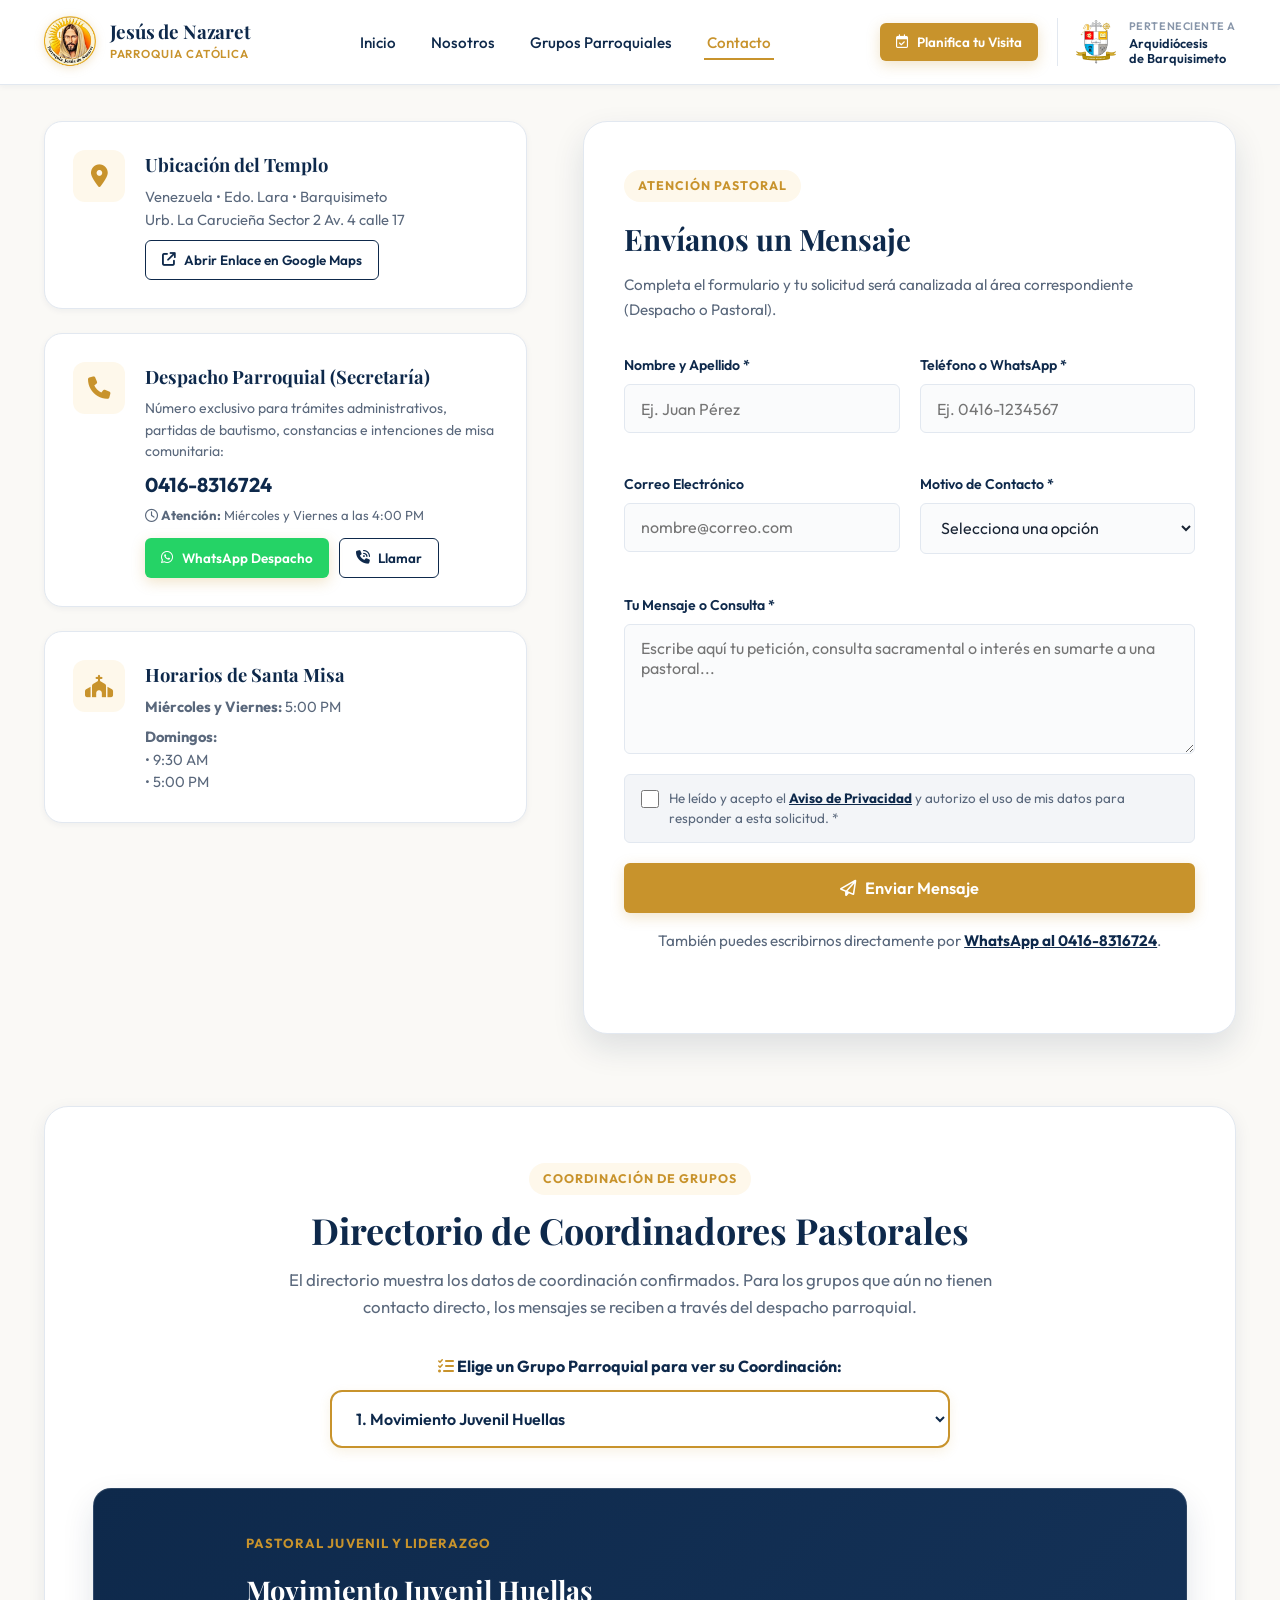
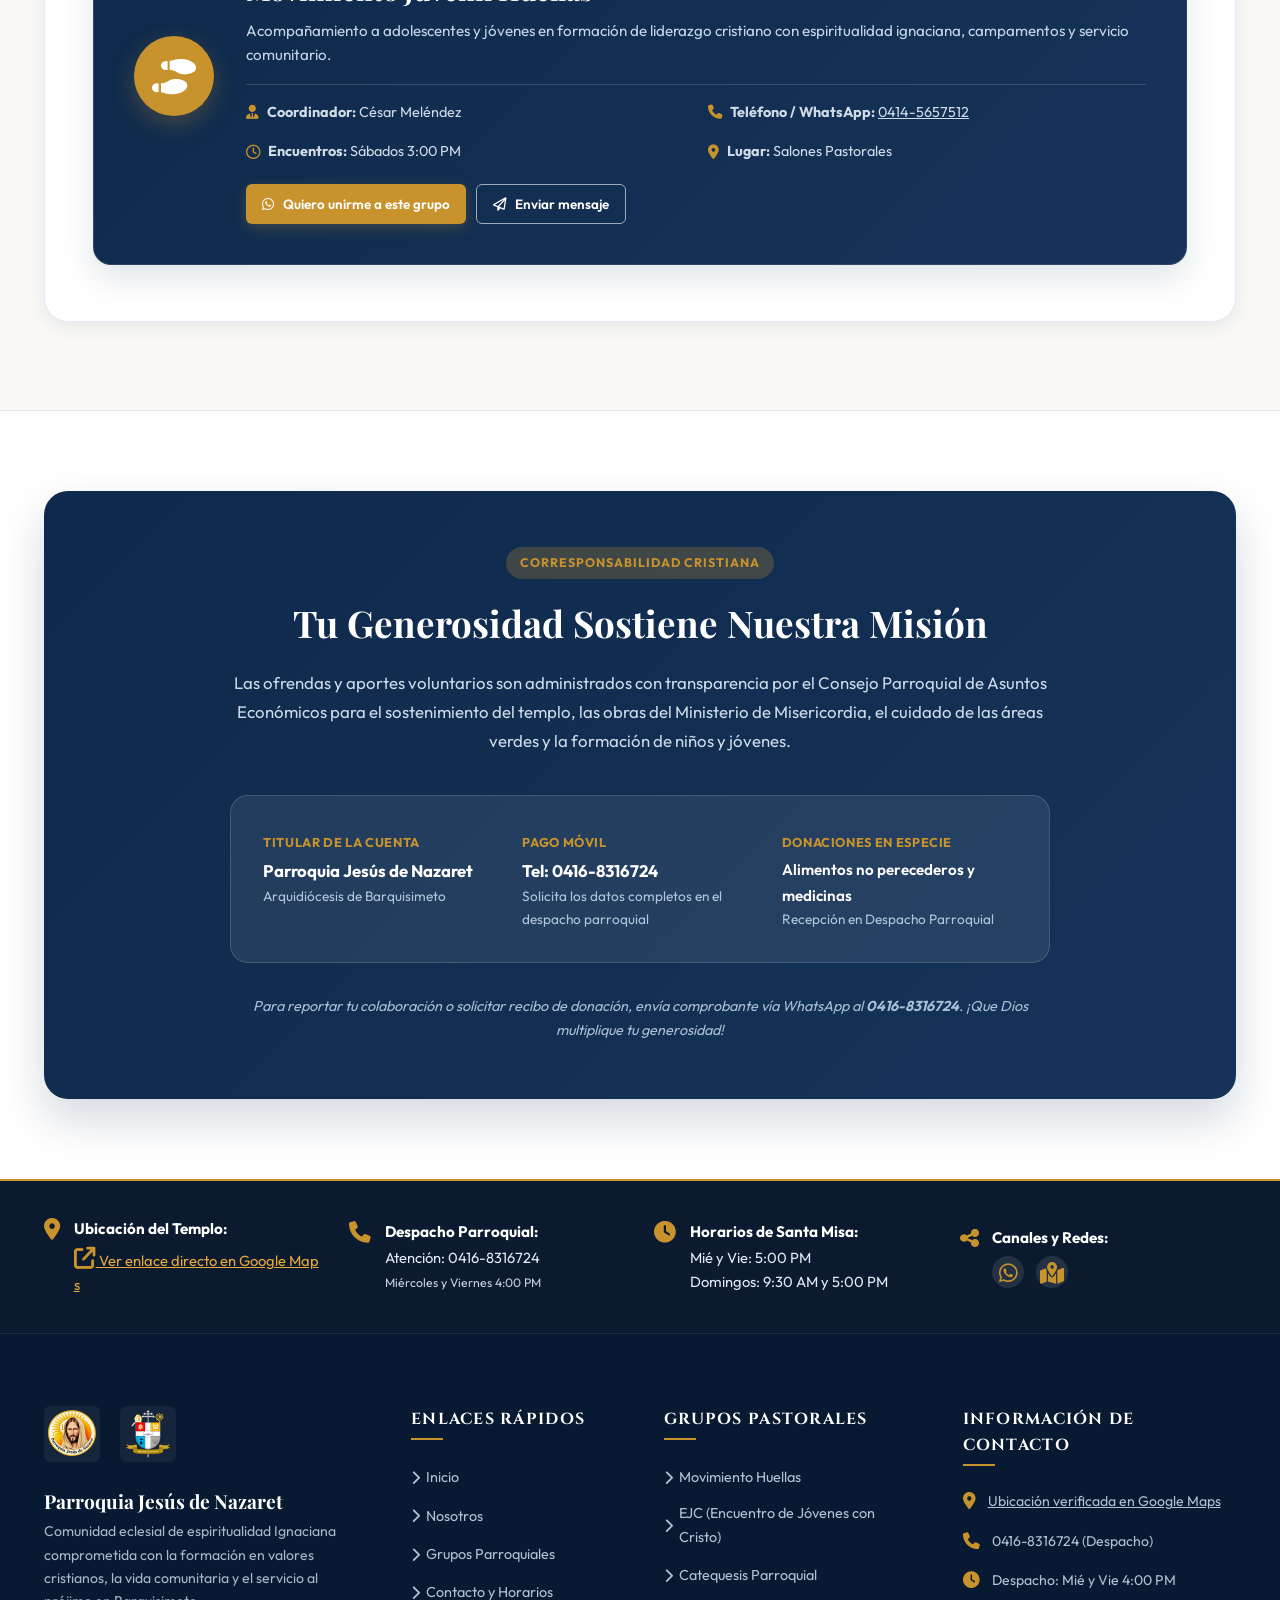
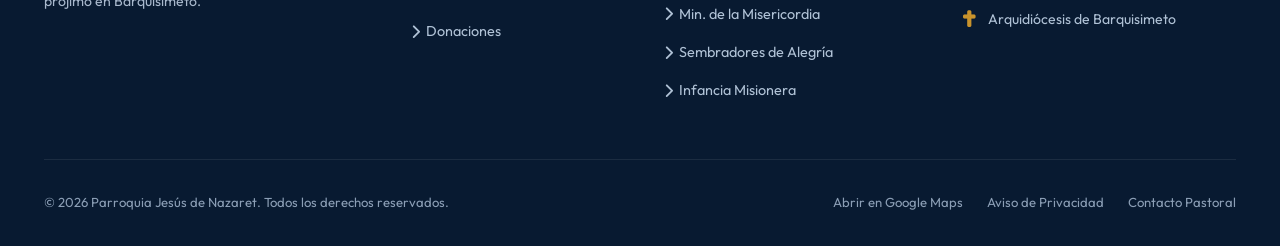
==== contacto.html @ f718045b "Add files via upload" ====
<!DOCTYPE html>
<html lang="es">
<head>
  <meta charset="UTF-8">
  <meta name="viewport" content="width=device-width, initial-scale=1.0, maximum-scale=5.0">
  <title>Contacto y Horarios | Parroquia Jesús de Nazaret</title>
  <meta name="description" content="Información de contacto, directorio de coordinadores de grupos pastorales, horarios de misa, despacho parroquial y ubicación oficial de la Parroquia Jesús de Nazaret.">
  <link rel="icon" type="image/png" href="assets/images/logo-parroquia.png">

  <!-- Fuentes Tipográficas Google Fonts -->
  <link rel="preconnect" href="https://fonts.googleapis.com">
  <link rel="preconnect" href="https://fonts.gstatic.com" crossorigin>
  <link href="https://fonts.googleapis.com/css2?family=Cinzel:wght@500;600;700;800&family=Outfit:wght@300;400;500;600;700&family=Playfair+Display:ital,wght@0,500;0,600;0,700;1,400&display=swap" rel="stylesheet">

  <!-- Font Awesome Icons -->
  <link rel="stylesheet" href="https://cdnjs.cloudflare.com/ajax/libs/font-awesome/6.5.1/css/all.min.css">

  <!-- Hoja de Estilos -->
  <link rel="stylesheet" href="css/styles.css?v=20261114b">
</head>
<body>

  <a class="skip-link" href="#main-content">Saltar al contenido</a>

  <!-- ==================== HEADER INSTITUCIONAL (DOBLE LOGO EN ESQUINAS) ==================== -->
  <header class="site-header">
    <div class="container">
      <!-- Esquina Izquierda: Logo Parroquia -->
      <a href="index.html" class="header-brand-parroquia" title="Ir a Inicio - Parroquia Jesús de Nazaret">
        <img src="assets/images/logo-parroquia.webp" alt="Emblema Dorado Parroquia Jesús de Nazaret" class="brand-logo-img" loading="eager">
        <div class="brand-text-block">
          <span class="brand-title">Jesús de Nazaret</span>
          <span class="brand-subtitle">Parroquia Católica</span>
        </div>
      </a>

      <!-- Centro: Navegación Principal -->
      <nav class="main-navigation" id="main-navigation" aria-label="Menú Principal">
        <div class="mobile-drawer-header">
          <div style="display: flex; align-items: center; gap: 0.75rem;">
            <img src="assets/images/logo-parroquia.webp" alt="Logo Parroquia">
            <div>
              <strong style="color: var(--color-primary); font-size: 0.95rem; display: block;">Jesús de Nazaret</strong>
              <span style="color: var(--color-secondary); font-size: 0.75rem; text-transform: uppercase;">Arquidiócesis de Barquisimeto</span>
            </div>
          </div>
          <img src="assets/images/logo-arquidiocesis.png" alt="Logo Arquidiócesis">
          <button type="button" class="mobile-nav-close" aria-label="Cerrar menú de navegación">
            <i class="fa-solid fa-xmark"></i>
          </button>
        </div>

        <ul class="nav-menu">
          <li><a href="index.html" class="nav-link">Inicio</a></li>
          <li><a href="nosotros.html" class="nav-link">Nosotros</a></li>
          <li><a href="grupos.html" class="nav-link">Grupos Parroquiales</a></li>
          <li><a href="contacto.html" class="nav-link active" aria-current="page">Contacto</a></li>
        </ul>
      </nav>

      <!-- Esquina Derecha: Logo Arquidiócesis y Botón de Acción -->
      <div class="header-brand-arquidiocesis">
        <a href="contacto.html" class="btn btn-primary btn-sm d-none-mobile">
          <i class="fa-regular fa-calendar-check"></i> Planifica tu Visita
        </a>
        <a href="https://arquidiocesisdebarquisimeto.org/" target="_blank" rel="noopener noreferrer" class="arquidiocesis-seal" title="Arquidiócesis de Barquisimeto">
          <img src="assets/images/logo-arquidiocesis.png" alt="Logo de la Arquidiócesis de Barquisimeto" class="arquidiocesis-logo-img" loading="eager">
          <div class="arquidiocesis-info">
            <span class="arquidiocesis-label">Perteneciente a</span>
            <span class="arquidiocesis-name">Arquidiócesis<br>de Barquisimeto</span>
          </div>
        </a>
        <button class="mobile-nav-toggle" aria-label="Abrir menú de navegación" aria-expanded="false" aria-controls="main-navigation">
          <i class="fa-solid fa-bars"></i>
        </button>
      </div>
    </div>
  </header>

  <main id="main-content">
    <h1 class="visually-hidden" style="position:absolute;width:1px;height:1px;padding:0;margin:-1px;overflow:hidden;clip:rect(0 0 0 0);white-space:nowrap;border:0;">Contacto y Horarios</h1>

    <!-- ==================== SECCIÓN DE CONTACTO GENERAL Y FORMULARIO ==================== -->
    <section class="contact-section">
      <div class="container">
        <div class="contact-layout-grid">
          
          <!-- Columna Izquierda: Tarjetas Informativas Generales -->
          <div class="contact-info-cards">
            
            <!-- Ubicación solo con link -->
            <div class="contact-card-box">
              <div class="contact-card-icon">
                <i class="fa-solid fa-location-dot"></i>
              </div>
              <div class="contact-card-text">
                <h4>Ubicación del Templo</h4>
                <p style="margin-bottom: 0.5rem; color: var(--color-text-muted);">
                  Venezuela • Edo. Lara • Barquisimeto<br>
                  Urb. La Carucieña Sector 2 Av. 4 calle 17
                </p>
                <a href="https://maps.google.com/?cid=9239731275723414516&g_mp=CiVnb29nbGUubWFwcy5wbGFjZXMudjEuUGxhY2VzLkdldFBsYWNlEAMYASAF" target="_blank" rel="noopener noreferrer" class="btn btn-outline btn-sm">
                  <i class="fa-solid fa-arrow-up-right-from-square"></i> Abrir Enlace en Google Maps
                </a>
              </div>
            </div>

            <!-- Despacho Parroquial (Secretaría General) -->
            <div class="contact-card-box">
              <div class="contact-card-icon">
                <i class="fa-solid fa-phone"></i>
              </div>
              <div class="contact-card-text">
                <h4>Despacho Parroquial (Secretaría)</h4>
                <p style="font-size: 0.88rem; color: var(--color-text-muted);">
                  Número exclusivo para trámites administrativos, partidas de bautismo, constancias e intenciones de misa comunitaria:
                </p>
                <p style="font-weight: 700; font-size: 1.25rem; color: var(--color-primary); margin: 0.35rem 0;">
                  0416-8316724
                </p>
                <p style="font-size: 0.82rem; color: var(--color-text-muted); margin-bottom: 0.75rem;">
                  <i class="fa-regular fa-clock"></i> <strong>Atención:</strong> Miércoles y Viernes a las 4:00 PM
                </p>
                <div style="display: flex; gap: 0.65rem; flex-wrap: wrap;">
                  <a href="https://wa.me/584168316724" target="_blank" rel="noopener noreferrer" class="btn btn-primary btn-sm" style="background-color: #25d366; border-color: #25d366;">
                    <i class="fa-brands fa-whatsapp"></i> WhatsApp Despacho
                  </a>
                  <a href="tel:04168316724" class="btn btn-outline btn-sm">
                    <i class="fa-solid fa-phone-volume"></i> Llamar
                  </a>
                </div>
              </div>
            </div>

            <!-- Horarios de Santa Misa -->
            <div class="contact-card-box">
              <div class="contact-card-icon">
                <i class="fa-solid fa-church"></i>
              </div>
              <div class="contact-card-text">
                <h4>Horarios de Santa Misa</h4>
                <p style="margin-bottom: 0.45rem;">
                  <strong>Miércoles y Viernes:</strong> 5:00 PM
                </p>
                <p>
                  <strong>Domingos:</strong><br>
                  • 9:30 AM<br>
                  • 5:00 PM
                </p>
              </div>
            </div>
          </div>

          <!-- Columna Derecha: Formulario de Contacto -->
          <div class="contact-form-container">
            <span class="badge-tag">Atención Pastoral</span>
            <h3>Envíanos un Mensaje</h3>
            <p>
              Completa el formulario y tu solicitud será canalizada al área correspondiente (Despacho o Pastoral).
            </p>

            <div id="formAlert" class="form-alert" role="status" aria-live="polite"></div>

            <form id="contactForm">
              <div class="form-row">
                <div class="form-group">
                  <label for="nombre" class="form-label">Nombre y Apellido *</label>
                  <input type="text" id="nombre" name="nombre" class="form-control" placeholder="Ej. Juan Pérez" autocomplete="name" required>
                </div>
                <div class="form-group">
                  <label for="telefono" class="form-label">Teléfono o WhatsApp *</label>
                  <input type="tel" id="telefono" name="telefono" class="form-control" placeholder="Ej. 0416-1234567" autocomplete="tel" required>
                </div>
              </div>

              <div class="form-row">
                <div class="form-group">
                  <label for="email" class="form-label">Correo Electrónico</label>
                  <input type="email" id="email" name="email" class="form-control" placeholder="nombre@correo.com" autocomplete="email">
                </div>
                <div class="form-group">
                  <label for="asunto" class="form-label">Motivo de Contacto *</label>
                  <select id="asunto" name="asunto" class="form-control" required>
                    <option value="" disabled selected>Selecciona una opción</option>
                    <option value="intencion_misa">Intenciones de Santa Misa (Despacho)</option>
                    <option value="sacramentos">Sacramentos / Trámites (Despacho)</option>
                    <option value="catequesis">Inscripción en Catequesis Parroquial</option>
                    <option value="grupos">Contacto con Coordinador de Grupo Pastoral</option>
                    <option value="sembradores">Sembradores de Alegría (Áreas Verdes)</option>
                    <option value="infancia">Escuela de Infancia Misionera (Niños)</option>
                    <option value="misericordia">Ministerio de la Misericordia / Donaciones</option>
                    <option value="general">Consulta Pastoral General</option>
                  </select>
                </div>
              </div>

              <div class="form-group">
                <label for="mensaje" class="form-label">Tu Mensaje o Consulta *</label>
                <textarea id="mensaje" name="mensaje" class="form-control" placeholder="Escribe aquí tu petición, consulta sacramental o interés en sumarte a una pastoral..." autocomplete="off" required></textarea>
              </div>

              <div class="form-group form-check">
                <input type="checkbox" id="privacidad" name="privacidad" required>
                <label for="privacidad">
                  He leído y acepto el <a href="privacidad.html" target="_blank" rel="noopener noreferrer">Aviso de Privacidad</a> y autorizo el uso de mis datos para responder a esta solicitud. *
                </label>
              </div>

              <button type="submit" class="btn btn-primary btn-lg" style="width: 100%;">
                <i class="fa-regular fa-paper-plane"></i> Enviar Mensaje
              </button>

              <p class="form-note">
                También puedes escribirnos directamente por
                <a href="https://wa.me/584168316724" target="_blank" rel="noopener noreferrer">WhatsApp al 0416-8316724</a>.
              </p>
            </form>
          </div>

        </div>

        <!-- ==================== DIRECTORIO DESPLEGABLE DE COORDINADORES ==================== -->
        <div class="coordinator-directory-section" id="directorio-coordinadores">
          <div class="section-header" style="margin-bottom: 2rem;">
            <span class="badge-tag">Coordinación de Grupos</span>
            <h2 class="section-title">Directorio de Coordinadores Pastorales</h2>
            <p class="section-subtitle">
              El directorio muestra los datos de coordinación confirmados. Para los grupos que aún no tienen contacto directo, los mensajes se reciben a través del despacho parroquial.
            </p>
          </div>

          <!-- Selector Desplegable Interactivo -->
          <div class="coordinator-select-box">
            <label for="selectGrupoCoordinador" class="coordinator-select-label">
              <i class="fa-solid fa-list-check text-gold"></i> Elige un Grupo Parroquial para ver su Coordinación:
            </label>
            <select id="selectGrupoCoordinador" class="coordinator-select">
              <option value="huellas" selected>1. Movimiento Juvenil Huellas</option>
              <option value="ejc">2. EJC - Encuentro de Jóvenes con Cristo</option>
              <option value="catequesis">3. Ministerio de Catequesis</option>
              <option value="misericordia">4. Ministerio de la Misericordia</option>
              <option value="sembradores">5. Sembradores de Alegría</option>
              <option value="infancia">6. Escuela de Infancia Misionera</option>
              <option value="musica">7. Pastoral de Música</option>
              <option value="legion">8. Legión de María</option>
              <option value="ceb">9. Comunidades Eclesiales de Base</option>
              <option value="emc">10. EMC - Encuentro de Matrimonio con Cristo</option>
              <option value="consejo">11. Consejo de Asuntos Económicos</option>
              <option value="uspd">12. USPD - Una Sonrisa Para Dios</option>
            </select>
          </div>

          <!-- Tarjeta Dinámica Desplegable donde se muestra la info del Coordinador -->
          <div id="coordinatorDisplay" class="coordinator-card-display">
            <!-- Rellenado dinámicamente por JavaScript -->
          </div>
        </div>

      </div>
    </section>

    <!-- ==================== SECCIÓN DE DONACIONES Y APORTES ==================== -->
    <section id="donaciones" style="padding: 5rem 0; background-color: var(--color-surface); border-top: 1px solid var(--color-border);">
      <div class="container">
        <div class="donations-panel" style="background: linear-gradient(135deg, #0e294b 0%, #153359 100%); border-radius: var(--radius-xl); padding: 3.5rem 2.5rem; color: #ffffff; box-shadow: var(--shadow-xl);">
          <div style="max-width: 820px; margin: 0 auto; text-align: center;">
            <span class="badge-tag" style="background: rgba(200, 147, 44, 0.25); color: var(--color-secondary);">Corresponsabilidad Cristiana</span>
            <h2 style="font-family: var(--font-heading); font-size: 2.3rem; margin-bottom: 1rem; color: #ffffff;">
              Tu Generosidad Sostiene Nuestra Misión
            </h2>
            <p style="font-size: 1.05rem; color: #cddbe8; line-height: 1.7; margin-bottom: 2.5rem;">
              Las ofrendas y aportes voluntarios son administrados con transparencia por el Consejo Parroquial de Asuntos Económicos para el sostenimiento del templo, las obras del Ministerio de Misericordia, el cuidado de las áreas verdes y la formación de niños y jóvenes.
            </p>

            <div class="donations-grid" style="background: rgba(255, 255, 255, 0.08); border: 1px solid rgba(255, 255, 255, 0.15); border-radius: var(--radius-lg); padding: 2rem; text-align: left; margin-bottom: 2rem; display: grid; grid-template-columns: repeat(auto-fit, minmax(220px, 1fr)); gap: 1.5rem;">
              <div>
                <span style="font-size: 0.8rem; color: var(--color-secondary); text-transform: uppercase; font-weight: 700; letter-spacing: 0.05em;">Titular de la Cuenta</span>
                <p style="font-size: 1.05rem; font-weight: 700; color: #ffffff; margin-top: 3px;">Parroquia Jesús de Nazaret</p>
                <p style="font-size: 0.85rem; color: #b2c5dc;">Arquidiócesis de Barquisimeto</p>
              </div>

              <div>
                <span style="font-size: 0.8rem; color: var(--color-secondary); text-transform: uppercase; font-weight: 700; letter-spacing: 0.05em;">Pago Móvil</span>
                <p style="font-size: 1.05rem; font-weight: 700; color: #ffffff; margin-top: 3px;">Tel: 0416-8316724</p>
                <p style="font-size: 0.85rem; color: #b2c5dc;">Solicita los datos completos en el despacho parroquial</p>
              </div>

              <div>
                <span style="font-size: 0.8rem; color: var(--color-secondary); text-transform: uppercase; font-weight: 700; letter-spacing: 0.05em;">Donaciones en Especie</span>
                <p style="font-size: 0.95rem; font-weight: 600; color: #ffffff; margin-top: 3px;">Alimentos no perecederos y medicinas</p>
                <p style="font-size: 0.85rem; color: #b2c5dc;">Recepción en Despacho Parroquial</p>
              </div>
            </div>

            <p style="font-size: 0.9rem; color: #a9bed6; font-style: italic;">
              Para reportar tu colaboración o solicitar recibo de donación, envía comprobante vía WhatsApp al <strong>0416-8316724</strong>. ¡Que Dios multiplique tu generosidad!
            </p>
          </div>
        </div>
      </div>
    </section>

    <!-- ==================== ANEXO INSTITUCIONAL AL FINAL ==================== -->
    <section class="annex-bar-section" aria-label="Anexo de Contacto y Horarios">
      <div class="container">
        <div class="annex-grid">
          <div class="annex-item">
            <i class="fa-solid fa-location-dot"></i>
            <div>
              <strong>Ubicación del Templo:</strong>
              <a href="https://maps.google.com/?cid=9239731275723414516&g_mp=CiVnb29nbGUubWFwcy5wbGFjZXMudjEuUGxhY2VzLkdldFBsYWNlEAMYASAF" target="_blank" rel="noopener noreferrer" class="annex-link">
                <i class="fa-solid fa-arrow-up-right-from-square"></i> Ver enlace directo en Google Maps
              </a>
            </div>
          </div>

          <div class="annex-item">
            <i class="fa-solid fa-phone"></i>
            <div>
              <strong>Despacho Parroquial:</strong>
              <span>Atención: 0416-8316724</span><br>
              <small style="color: #c4d3e5;">Miércoles y Viernes 4:00 PM</small>
            </div>
          </div>

          <div class="annex-item">
            <i class="fa-solid fa-clock"></i>
            <div>
              <strong>Horarios de Santa Misa:</strong>
              <span>Mié y Vie: 5:00 PM</span><br>
              <span>Domingos: 9:30 AM y 5:00 PM</span>
            </div>
          </div>

          <div class="annex-item">
            <i class="fa-solid fa-share-nodes"></i>
            <div>
              <strong>Canales y Redes:</strong>
              <div class="annex-socials">
                <a href="https://wa.me/584168316724" target="_blank" rel="noopener noreferrer" title="WhatsApp Despacho" aria-label="WhatsApp del Despacho Parroquial"><i class="fa-brands fa-whatsapp"></i></a>
                <a href="https://maps.google.com/?cid=9239731275723414516&g_mp=CiVnb29nbGUubWFwcy5wbGFjZXMudjEuUGxhY2VzLkdldFBsYWNlEAMYASAF" target="_blank" rel="noopener noreferrer" title="Google Maps" aria-label="Ubicación en Google Maps"><i class="fa-solid fa-map-location-dot"></i></a>
              </div>
            </div>
          </div>
        </div>
      </div>
    </section>
  </main>

  <!-- ==================== FOOTER INSTITUCIONAL ==================== -->
  <footer class="site-footer">
    <div class="container">
      <div class="footer-grid">
        <div class="footer-col-brand">
          <div class="footer-logos-row">
            <img src="assets/images/logo-parroquia.webp" alt="Parroquia Jesús de Nazaret" class="footer-logo-img">
            <img src="assets/images/logo-arquidiocesis.png" alt="Arquidiócesis de Barquisimeto" class="footer-logo-img">
          </div>
          <h4 class="footer-brand-title">Parroquia Jesús de Nazaret</h4>
          <p class="footer-brand-desc">
            Comunidad eclesial de espiritualidad Ignaciana comprometida con la formación en valores cristianos, la vida comunitaria y el servicio al prójimo en Barquisimeto.
          </p>
        </div>

        <div class="footer-col">
          <h4 class="footer-col-title">Enlaces Rápidos</h4>
          <ul class="footer-links-list">
            <li class="footer-link-item"><a href="index.html"><i class="fa-solid fa-chevron-right"></i> Inicio</a></li>
            <li class="footer-link-item"><a href="nosotros.html"><i class="fa-solid fa-chevron-right"></i> Nosotros</a></li>
            <li class="footer-link-item"><a href="grupos.html"><i class="fa-solid fa-chevron-right"></i> Grupos Parroquiales</a></li>
            <li class="footer-link-item"><a href="contacto.html"><i class="fa-solid fa-chevron-right"></i> Contacto y Horarios</a></li>
            <li class="footer-link-item"><a href="contacto.html#donaciones"><i class="fa-solid fa-chevron-right"></i> Donaciones</a></li>
          </ul>
        </div>

        <div class="footer-col">
          <h4 class="footer-col-title">Grupos Pastorales</h4>
          <ul class="footer-links-list">
            <li class="footer-link-item"><a href="grupos.html#huellas"><i class="fa-solid fa-chevron-right"></i> Movimiento Huellas</a></li>
            <li class="footer-link-item"><a href="grupos.html#ejc"><i class="fa-solid fa-chevron-right"></i> EJC (Encuentro de Jóvenes con Cristo)</a></li>
            <li class="footer-link-item"><a href="grupos.html#catequesis"><i class="fa-solid fa-chevron-right"></i> Catequesis Parroquial</a></li>
            <li class="footer-link-item"><a href="grupos.html#misericordia"><i class="fa-solid fa-chevron-right"></i> Min. de la Misericordia</a></li>
            <li class="footer-link-item"><a href="grupos.html#sembradores"><i class="fa-solid fa-chevron-right"></i> Sembradores de Alegría</a></li>
            <li class="footer-link-item"><a href="grupos.html#infancia"><i class="fa-solid fa-chevron-right"></i> Infancia Misionera</a></li>
          </ul>
        </div>

        <div class="footer-col">
          <h4 class="footer-col-title">Información de Contacto</h4>
          <div class="footer-contact-info">
            <div class="footer-contact-item">
              <i class="fa-solid fa-location-dot"></i>
              <span><a href="https://maps.google.com/?cid=9239731275723414516&g_mp=CiVnb29nbGUubWFwcy5wbGFjZXMudjEuUGxhY2VzLkdldFBsYWNlEAMYASAF" target="_blank" rel="noopener noreferrer" style="color: inherit; text-decoration: underline;">Ubicación verificada en Google Maps</a></span>
            </div>
            <div class="footer-contact-item">
              <i class="fa-solid fa-phone"></i>
              <span><a href="tel:04168316724" style="color: inherit;">0416-8316724</a> (Despacho)</span>
            </div>
            <div class="footer-contact-item">
              <i class="fa-solid fa-clock"></i>
              <span>Despacho: Mié y Vie 4:00 PM</span>
            </div>
            <div class="footer-contact-item">
              <i class="fa-solid fa-cross"></i>
              <span>Arquidiócesis de Barquisimeto</span>
            </div>
          </div>
        </div>
      </div>

      <div class="footer-bottom-bar">
        <div>
          © 2026 Parroquia Jesús de Nazaret. Todos los derechos reservados.
        </div>
        <div class="footer-bottom-links">
          <a href="https://maps.google.com/?cid=9239731275723414516&g_mp=CiVnb29nbGUubWFwcy5wbGFjZXMudjEuUGxhY2VzLkdldFBsYWNlEAMYASAF" target="_blank" rel="noopener noreferrer">Abrir en Google Maps</a>
          <a href="privacidad.html">Aviso de Privacidad</a>
          <a href="contacto.html#directorio-coordinadores">Contacto Pastoral</a>
        </div>
      </div>
    </div>
  </footer>

  <!-- Scripts -->
  <script src="js/main.js?v=20261114b"></script>
</body>
</html>
---- css/styles.css ----
/* ==========================================================================
   PARROQUIA JESÚS DE NAZARET - SISTEMA DE DISEÑO CORPORATIVO WEB (V2)
   Arquidiócesis de Barquisimeto | Espiritualidad Ignaciana
   Optimizado para Móviles, Tablets y Computadoras
   ========================================================================== */

:root {
  /* Paleta Cromática Institucional */
  --color-primary: #0e294b;        /* Azul Marino Solemne */
  --color-primary-light: #183d6e;  /* Azul Marino Medio */
  --color-primary-dark: #081a31;   /* Azul Noche Profundo */
  --color-secondary: #c8932c;      /* Oro Sagrado / Dorado */
  --color-secondary-hover: #b37d1f;/* Oro Intenso */
  --color-secondary-light: #fef8eb;/* Oro Suave Pastel */
  --color-accent: #e5a93c;         /* Acento Dorado Cálido */
  
  /* Tonos Neutros y Fondo */
  --color-bg: #faf9f6;             /* Blanco Alabastro / Marfil */
  --color-surface: #ffffff;        /* Blanco Puro */
  --color-surface-alt: #f3f5f8;    /* Gris Claro Azulado */
  --color-border: #e2e8f0;         /* Borde Suave */
  --color-border-light: #edf2f7;   /* Borde Tenue */
  
  /* Tipografía y Textos */
  --color-text-main: #192434;      /* Texto Primario */
  --color-text-muted: #5a687c;     /* Texto Secundario / Subtítulos */
  --color-text-light: #8896aa;     /* Texto Atenuado */
  --color-text-white: #ffffff;     /* Blanco */
  
  /* Tipografías */
  --font-heading: 'Playfair Display', Georgia, serif;
  --font-subheading: 'Cinzel', serif;
  --font-sans: 'Outfit', -apple-system, BlinkMacSystemFont, "Segoe UI", Roboto, sans-serif;
  
  /* Sombras y Elevaciones */
  --shadow-sm: 0 2px 6px rgba(14, 41, 75, 0.05);
  --shadow-md: 0 6px 18px rgba(14, 41, 75, 0.08);
  --shadow-lg: 0 14px 32px rgba(14, 41, 75, 0.12);
  --shadow-xl: 0 20px 45px rgba(14, 41, 75, 0.18);
  --shadow-gold: 0 8px 24px rgba(200, 147, 44, 0.28);
  
  /* Bordes Redondeados */
  --radius-sm: 6px;
  --radius-md: 12px;
  --radius-lg: 18px;
  --radius-xl: 24px;
  --radius-full: 9999px;
  
  /* Transiciones */
  --transition: all 0.3s cubic-bezier(0.16, 1, 0.3, 1);
  --transition-slow: all 0.5s ease;
  
  /* Dimensiones */
  --container-max: 1240px;
  --header-height: 84px;
}

/* ==========================================================================
   RESET Y REGLAS BASE
   ========================================================================== */
*, *::before, *::after {
  box-sizing: border-box;
  margin: 0;
  padding: 0;
}

html {
  scroll-behavior: smooth;
  font-size: 16px;
}

body {
  font-family: var(--font-sans);
  background-color: var(--color-bg);
  color: var(--color-text-main);
  line-height: 1.65;
  -webkit-font-smoothing: antialiased;
  -moz-osx-font-smoothing: grayscale;
  overflow-x: hidden;
  width: 100%;
}

img {
  max-width: 100%;
  height: auto;
  display: block;
}

a {
  color: inherit;
  text-decoration: none;
  transition: var(--transition);
}

ul, ol {
  list-style: none;
}

button, input, textarea, select {
  font-family: inherit;
  font-size: inherit;
  border: none;
  outline: none;
}

/* Utilidades */
.d-none-mobile {
  display: inline-flex !important;
}

.text-gold {
  color: var(--color-secondary) !important;
}

/* Contenedor Global */
.container {
  width: 100%;
  max-width: var(--container-max);
  margin-left: auto;
  margin-right: auto;
  padding-left: 1.5rem;
  padding-right: 1.5rem;
}

/* ==========================================================================
   HEADER PRINCIPAL CON DOBLE LOGO EN ESQUINAS
   ========================================================================== */
.site-header {
  background-color: var(--color-surface);
  box-shadow: var(--shadow-sm);
  position: sticky;
  top: 0;
  z-index: 1000;
  transition: var(--transition);
  border-bottom: 1px solid var(--color-border);
}

.site-header.scrolled {
  box-shadow: var(--shadow-md);
  background-color: rgba(255, 255, 255, 0.98);
  backdrop-filter: blur(10px);
}

.site-header .container {
  display: flex;
  align-items: center;
  justify-content: space-between;
  min-height: var(--header-height);
  padding-top: 0.5rem;
  padding-bottom: 0.5rem;
  position: relative;
  gap: 1rem;
}

/* Esquina Izquierda: Logo Parroquia */
.header-brand-parroquia {
  display: flex;
  align-items: center;
  gap: 0.85rem;
  text-decoration: none;
  flex-shrink: 0;
}

.header-brand-parroquia .brand-logo-img {
  width: 52px;
  height: 52px;
  min-width: 52px;
  min-height: 52px;
  flex-shrink: 0;
  object-fit: contain;
  filter: drop-shadow(0 2px 5px rgba(200, 147, 44, 0.25));
  transition: var(--transition);
}

.header-brand-parroquia:hover .brand-logo-img {
  transform: scale(1.05);
}

.brand-text-block {
  display: flex;
  flex-direction: column;
}

.brand-title {
  font-family: var(--font-heading);
  font-size: 1.18rem;
  font-weight: 700;
  color: var(--color-primary);
  line-height: 1.15;
  letter-spacing: -0.01em;
}

.brand-subtitle {
  font-size: 0.72rem;
  font-weight: 600;
  color: var(--color-secondary);
  text-transform: uppercase;
  letter-spacing: 0.08em;
  margin-top: 2px;
}

/* Navegación Central */
.main-navigation {
  display: flex;
  align-items: center;
}

.nav-menu {
  display: flex;
  align-items: center;
  gap: 1.8rem;
}

.nav-link {
  font-weight: 500;
  font-size: 0.95rem;
  color: var(--color-primary);
  position: relative;
  padding: 0.5rem 0.2rem;
  transition: var(--transition);
}

.nav-link::after {
  content: '';
  position: absolute;
  bottom: 0;
  left: 0;
  width: 0;
  height: 2px;
  background-color: var(--color-secondary);
  transition: var(--transition);
}

.nav-link:hover,
.nav-link.active {
  color: var(--color-secondary);
}

.nav-link:hover::after,
.nav-link.active::after {
  width: 100%;
}

/* Esquina Derecha: Logo Arquidiócesis y Botón de Acción */
.header-brand-arquidiocesis {
  display: flex;
  align-items: center;
  gap: 1.2rem;
  flex-shrink: 0;
}

.arquidiocesis-seal {
  display: flex;
  align-items: center;
  gap: 0.65rem;
  padding-left: 1rem;
  border-left: 1px solid var(--color-border);
  text-decoration: none;
}

.arquidiocesis-logo-img {
  width: 44px;
  height: 44px;
  min-width: 44px;
  min-height: 44px;
  flex-shrink: 0;
  object-fit: contain;
  transition: var(--transition);
}

.arquidiocesis-seal:hover .arquidiocesis-logo-img {
  transform: scale(1.06);
}

.arquidiocesis-info {
  display: flex;
  flex-direction: column;
}

.arquidiocesis-label {
  font-size: 0.68rem;
  color: var(--color-text-light);
  text-transform: uppercase;
  letter-spacing: 0.05em;
  font-weight: 600;
}

.arquidiocesis-name {
  font-size: 0.8rem;
  font-weight: 600;
  color: var(--color-primary);
  line-height: 1.2;
}

/* Botón Hamburguesa Móvil */
.mobile-nav-toggle {
  display: none;
  background: transparent;
  border: none;
  font-size: 1.55rem;
  color: var(--color-primary);
  cursor: pointer;
  padding: 0.5rem;
  z-index: 1010;
  line-height: 1;
}

.mobile-drawer-header {
  display: none;
}

/* ==========================================================================
   BOTONES Y COMPONENTES UI
   ========================================================================== */
.btn {
  display: inline-flex;
  align-items: center;
  justify-content: center;
  gap: 0.55rem;
  padding: 0.75rem 1.6rem;
  font-size: 0.92rem;
  font-weight: 600;
  border-radius: var(--radius-sm);
  cursor: pointer;
  transition: var(--transition);
  text-align: center;
}

.btn-primary {
  background-color: var(--color-secondary);
  color: #ffffff;
  box-shadow: 0 4px 14px rgba(200, 147, 44, 0.25);
}

.btn-primary:hover {
  background-color: var(--color-secondary-hover);
  color: #ffffff;
  transform: translateY(-2px);
  box-shadow: var(--shadow-gold);
}

.btn-navy {
  background-color: var(--color-primary);
  color: #ffffff;
}

.btn-navy:hover {
  background-color: var(--color-primary-light);
  color: #ffffff;
  transform: translateY(-2px);
  box-shadow: var(--shadow-md);
}

.btn-outline {
  background-color: transparent;
  color: var(--color-primary);
  border: 1.5px solid var(--color-primary);
}

.btn-outline:hover {
  background-color: var(--color-primary);
  color: #ffffff;
  transform: translateY(-2px);
}

.btn-outline-white {
  background-color: transparent;
  color: #ffffff;
  border: 1.5px solid rgba(255, 255, 255, 0.6);
}

.btn-outline-white:hover {
  background-color: #ffffff;
  color: var(--color-primary);
  border-color: #ffffff;
  transform: translateY(-2px);
}

.btn-sm {
  padding: 0.5rem 1rem;
  font-size: 0.84rem;
}

.btn-lg {
  padding: 0.95rem 2rem;
  font-size: 1.02rem;
}

.badge-tag {
  display: inline-flex;
  align-items: center;
  gap: 0.4rem;
  font-size: 0.78rem;
  font-weight: 700;
  letter-spacing: 0.08em;
  text-transform: uppercase;
  color: var(--color-secondary);
  background-color: var(--color-secondary-light);
  padding: 0.35rem 0.85rem;
  border-radius: var(--radius-full);
  margin-bottom: 0.85rem;
}

.badge-tag.badge-navy {
  background-color: rgba(14, 41, 75, 0.08);
  color: var(--color-primary);
}

/* Títulos de Sección */
.section-header {
  text-align: center;
  max-width: 720px;
  margin: 0 auto 3.5rem auto;
}

.section-title {
  font-family: var(--font-heading);
  font-size: 2.25rem;
  font-weight: 700;
  color: var(--color-primary);
  line-height: 1.25;
  margin-bottom: 0.85rem;
}

.section-subtitle {
  color: var(--color-text-muted);
  font-size: 1.05rem;
  line-height: 1.6;
}

/* ==========================================================================
   HERO BANNER PRINCIPAL (INSPIRADO EN EL DISEÑO GUÍA)
   ========================================================================== */
.hero-section {
  position: relative;
  background: linear-gradient(135deg, #f7f9fc 0%, #eef2f7 100%);
  padding: 4rem 0 4.5rem 0;
  overflow: hidden;
}

.hero-section::before {
  content: '';
  position: absolute;
  top: -150px;
  right: -150px;
  width: 500px;
  height: 500px;
  border-radius: 50%;
  background: radial-gradient(circle, rgba(200, 147, 44, 0.08) 0%, rgba(200, 147, 44, 0) 70%);
  pointer-events: none;
}

.hero-grid {
  display: grid;
  grid-template-columns: 1.15fr 0.85fr;
  align-items: center;
  gap: 3.5rem;
}

.hero-content {
  position: relative;
  z-index: 2;
}

.hero-welcome-badge {
  color: var(--color-secondary);
  font-size: 0.88rem;
  font-weight: 700;
  letter-spacing: 0.12em;
  text-transform: uppercase;
  margin-bottom: 0.75rem;
  display: block;
}

.hero-title {
  font-family: var(--font-heading);
  font-size: 3.15rem;
  font-weight: 800;
  color: var(--color-primary);
  line-height: 1.12;
  margin-bottom: 1.3rem;
  letter-spacing: -0.02em;
}

.hero-title .highlight-text {
  color: var(--color-secondary);
  display: block;
}

.hero-desc {
  font-size: 1.1rem;
  color: var(--color-text-muted);
  line-height: 1.7;
  margin-bottom: 2rem;
  max-width: 560px;
}

.hero-actions {
  display: flex;
  align-items: center;
  gap: 1rem;
  flex-wrap: wrap;
  margin-bottom: 2.5rem;
}

.hero-pills {
  display: grid;
  grid-template-columns: repeat(3, 1fr);
  gap: 1.2rem;
  border-top: 1px solid rgba(14, 41, 75, 0.1);
  padding-top: 1.8rem;
}

.hero-pill-item {
  display: flex;
  align-items: flex-start;
  gap: 0.75rem;
}

.hero-pill-item i {
  color: var(--color-secondary);
  font-size: 1.25rem;
  margin-top: 3px;
  flex-shrink: 0;
}

.pill-text h4 {
  font-size: 0.95rem;
  font-weight: 700;
  color: var(--color-primary);
  line-height: 1.2;
}

.pill-text p {
  font-size: 0.78rem;
  color: var(--color-text-muted);
  margin-top: 2px;
}

/* Imagen Hero Showcase */
.hero-visual {
  position: relative;
  width: 100%;
}

.hero-image-card {
  position: relative;
  border-radius: var(--radius-xl);
  overflow: hidden;
  box-shadow: var(--shadow-xl);
  border: 5px solid #ffffff;
  background-color: var(--color-surface);
  width: 100%;
}

.hero-image-card img {
  width: 100%;
  height: 440px;
  object-fit: cover;
  object-position: center;
  display: block;
  transition: transform 0.6s ease;
}

.hero-image-card:hover img {
  transform: scale(1.03);
}

.hero-image-overlay-badge {
  position: absolute;
  bottom: 16px;
  left: 16px;
  right: 16px;
  background: rgba(14, 41, 75, 0.9);
  backdrop-filter: blur(8px);
  color: #ffffff;
  padding: 0.85rem 1.15rem;
  border-radius: var(--radius-md);
  border: 1px solid rgba(255, 255, 255, 0.18);
  display: flex;
  align-items: center;
  gap: 0.85rem;
  text-decoration: none;
  transition: background-color 0.25s ease, border-color 0.25s ease;
}

.hero-image-overlay-badge:hover,
.hero-image-overlay-badge:focus-visible {
  background: rgba(14, 41, 75, 0.98);
  border-color: rgba(200, 147, 44, 0.7);
}

.hero-image-overlay-badge i {
  font-size: 1.4rem;
  color: var(--color-secondary);
  flex-shrink: 0;
}

.hero-image-overlay-badge .hero-overlay-link-icon {
  font-size: 0.8rem;
  margin-left: auto;
  opacity: 0.65;
  transition: opacity 0.25s ease;
}

.hero-image-overlay-badge:hover .hero-overlay-link-icon,
.hero-image-overlay-badge:focus-visible .hero-overlay-link-icon {
  opacity: 1;
}

.hero-image-overlay-badge h5 {
  font-size: 0.92rem;
  font-weight: 700;
  margin-bottom: 2px;
}

.hero-image-overlay-badge p {
  font-size: 0.78rem;
  color: #d1dbe7;
}

/* ==========================================================================
   SECCIÓN SOBRE NOSOTROS PREVIEW (SPLIT LAYOUT)
   ========================================================================== */
.about-preview-section {
  padding: 5.5rem 0;
  background-color: var(--color-surface);
}

.about-preview-grid {
  display: grid;
  grid-template-columns: 0.95fr 1.05fr;
  gap: 4rem;
  align-items: center;
}

.about-preview-media {
  position: relative;
  width: 100%;
}

.about-main-img-box {
  border-radius: var(--radius-lg);
  overflow: hidden;
  box-shadow: var(--shadow-lg);
  position: relative;
  width: 100%;
}

.about-main-img-box img {
  width: 100%;
  height: 400px;
  object-fit: cover;
  display: block;
}

.about-floating-card {
  position: absolute;
  bottom: -20px;
  right: -15px;
  background-color: var(--color-primary);
  color: #ffffff;
  padding: 1.15rem 1.35rem;
  border-radius: var(--radius-md);
  box-shadow: var(--shadow-xl);
  max-width: 260px;
  border: 3px solid #ffffff;
}

.about-floating-card .ignatian-quote {
  font-family: var(--font-heading);
  font-size: 0.88rem;
  font-style: italic;
  line-height: 1.4;
  color: #f7fafc;
}

.about-floating-card .author {
  font-size: 0.72rem;
  color: var(--color-secondary);
  font-weight: 700;
  text-transform: uppercase;
  margin-top: 6px;
  display: block;
}

.about-preview-content .section-title {
  text-align: left;
  margin-bottom: 1.2rem;
}

.about-preview-content p {
  color: var(--color-text-muted);
  font-size: 1rem;
  line-height: 1.7;
  margin-bottom: 1.5rem;
}

.about-features-list {
  margin-bottom: 2rem;
}

.about-feature-item {
  display: flex;
  align-items: flex-start;
  gap: 0.75rem;
  margin-bottom: 0.85rem;
  font-size: 0.95rem;
  color: var(--color-primary);
  font-weight: 600;
}

.about-feature-item i {
  color: var(--color-secondary);
  font-size: 1.15rem;
  margin-top: 2px;
  flex-shrink: 0;
}

/* ==========================================================================
   SECCIÓN GRUPOS PASTORALES (CARDS GRID)
   ========================================================================== */
.ministries-section {
  padding: 5.5rem 0;
  background-color: var(--color-bg);
}

.ministries-grid {
  display: grid;
  grid-template-columns: repeat(auto-fill, minmax(280px, 1fr));
  gap: 1.8rem;
}

.ministry-card {
  background-color: var(--color-surface);
  border-radius: var(--radius-lg);
  padding: 1.85rem 1.65rem;
  border: 1px solid var(--color-border);
  box-shadow: var(--shadow-sm);
  transition: var(--transition);
  display: flex;
  flex-direction: column;
  height: 100%;
  position: relative;
}

.ministry-card:hover {
  transform: translateY(-5px);
  box-shadow: var(--shadow-lg);
  border-color: rgba(200, 147, 44, 0.4);
}

.ministry-card-header {
  display: flex;
  align-items: center;
  justify-content: space-between;
  margin-bottom: 1.25rem;
}

.ministry-icon-box {
  width: 58px;
  height: 58px;
  min-width: 58px;
  min-height: 58px;
  border-radius: var(--radius-md);
  background-color: var(--color-secondary-light);
  display: flex;
  align-items: center;
  justify-content: center;
  overflow: hidden;
  flex-shrink: 0;
}

.ministry-icon-box img {
  width: 100%;
  height: 100%;
  object-fit: cover;
  display: block;
}

.ministry-icon-box i {
  font-size: 1.5rem;
  color: var(--color-secondary);
}

.ministry-badge {
  font-size: 0.72rem;
  font-weight: 700;
  color: var(--color-primary);
  background-color: var(--color-surface-alt);
  padding: 0.25rem 0.65rem;
  border-radius: var(--radius-full);
  text-transform: uppercase;
}

.ministry-card-title {
  font-family: var(--font-heading);
  font-size: 1.25rem;
  font-weight: 700;
  color: var(--color-primary);
  margin-bottom: 0.65rem;
}

.ministry-card-desc {
  font-size: 0.92rem;
  color: var(--color-text-muted);
  line-height: 1.6;
  margin-bottom: 1.5rem;
  flex-grow: 1;
}

.ministry-card-link {
  display: inline-flex;
  align-items: center;
  gap: 0.45rem;
  font-size: 0.88rem;
  font-weight: 700;
  color: var(--color-secondary);
  transition: var(--transition);
}

.ministry-card-link:hover {
  color: var(--color-primary);
  gap: 0.65rem;
}

/* ==========================================================================
   SECCIÓN DOBLE: EVENTOS/MISAS + GENEROSIDAD
   ========================================================================== */
.events-giving-section {
  padding: 5.5rem 0;
  background-color: var(--color-surface);
}

.events-giving-grid {
  display: grid;
  grid-template-columns: 1fr 1fr;
  gap: 2.5rem;
  align-items: stretch;
}

/* Columna Izquierda: Misas y Horarios */
.events-column {
  display: flex;
  flex-direction: column;
}

.events-column-header {
  margin-bottom: 1.75rem;
}

.events-column-title {
  font-family: var(--font-heading);
  font-size: 1.85rem;
  color: var(--color-primary);
  font-weight: 700;
}

.events-list {
  display: flex;
  flex-direction: column;
  gap: 1.1rem;
  margin-bottom: 1.5rem;
}

.event-item-card {
  display: flex;
  align-items: center;
  gap: 1.25rem;
  background: var(--color-bg);
  padding: 1.2rem;
  border-radius: var(--radius-md);
  border: 1px solid var(--color-border);
  transition: var(--transition);
}

.event-item-card:hover {
  border-color: var(--color-secondary);
  transform: translateX(4px);
  background-color: #ffffff;
  box-shadow: var(--shadow-sm);
}

.event-date-badge {
  background-color: var(--color-primary);
  color: #ffffff;
  border-radius: var(--radius-sm);
  padding: 0.65rem 0.85rem;
  text-align: center;
  min-width: 65px;
  flex-shrink: 0;
}

.event-date-badge .month {
  font-size: 0.7rem;
  font-weight: 700;
  text-transform: uppercase;
  letter-spacing: 0.05em;
  color: var(--color-secondary);
  display: block;
}

.event-date-badge .day {
  font-size: 1.35rem;
  font-weight: 800;
  line-height: 1;
}

.event-info {
  flex-grow: 1;
}

.event-info h4 {
  font-size: 1.05rem;
  font-weight: 700;
  color: var(--color-primary);
  margin-bottom: 0.25rem;
}

.event-info p {
  font-size: 0.84rem;
  color: var(--color-text-muted);
}

.event-arrow {
  color: var(--color-text-light);
  font-size: 1rem;
  flex-shrink: 0;
}

/* Columna Derecha: Generosidad y Donaciones */
.giving-card-banner {
  background: linear-gradient(135deg, #0e294b 0%, #081a31 100%);
  border-radius: var(--radius-xl);
  padding: 3rem 2.5rem;
  color: #ffffff;
  display: flex;
  flex-direction: column;
  justify-content: center;
  position: relative;
  overflow: hidden;
  box-shadow: var(--shadow-xl);
}

.giving-card-banner::before {
  content: '';
  position: absolute;
  top: 0;
  right: 0;
  width: 100%;
  height: 100%;
  background: radial-gradient(circle at bottom right, rgba(200, 147, 44, 0.2) 0%, transparent 60%);
  pointer-events: none;
}

.giving-badge {
  color: var(--color-secondary);
  font-weight: 700;
  letter-spacing: 0.12em;
  font-size: 0.82rem;
  text-transform: uppercase;
  margin-bottom: 0.75rem;
}

.giving-title {
  font-family: var(--font-heading);
  font-size: 2.15rem;
  font-weight: 700;
  line-height: 1.25;
  margin-bottom: 1rem;
}

.giving-desc {
  color: #c4d3e5;
  font-size: 1rem;
  line-height: 1.65;
  margin-bottom: 2rem;
}

.giving-actions {
  display: flex;
  align-items: center;
  gap: 1rem;
  flex-wrap: wrap;
  margin-bottom: 1.5rem;
}

.giving-gratitude {
  font-size: 0.85rem;
  color: #9cb5cf;
  font-style: italic;
}

/* ==========================================================================
   BARRA DE ESTADÍSTICAS COMUNITARIAS (NAVY BLUE STATS)
   ========================================================================== */
.stats-counter-bar {
  background-color: var(--color-primary-dark);
  color: #ffffff;
  padding: 3.5rem 0;
  border-top: 1px solid rgba(255, 255, 255, 0.08);
  border-bottom: 1px solid rgba(255, 255, 255, 0.08);
}

.stats-grid {
  display: grid;
  grid-template-columns: repeat(4, 1fr);
  gap: 2rem;
  text-align: center;
}

.stat-item {
  display: flex;
  flex-direction: column;
  align-items: center;
}

.stat-icon {
  font-size: 1.85rem;
  color: var(--color-secondary);
  margin-bottom: 0.85rem;
}

.stat-number {
  font-family: var(--font-heading);
  font-size: 2.4rem;
  font-weight: 800;
  line-height: 1;
  margin-bottom: 0.4rem;
  color: #ffffff;
}

.stat-label {
  font-size: 0.88rem;
  color: #b8c9dc;
  font-weight: 500;
}

/* ==========================================================================
   TESTIMONIOS DE LA COMUNIDAD (REAL PEOPLE, REAL STORIES)
   ========================================================================== */
.testimonials-section {
  padding: 5.5rem 0;
  background-color: var(--color-bg);
}

.testimonials-grid {
  display: grid;
  grid-template-columns: repeat(3, 1fr);
  gap: 2rem;
}

.testimonial-card {
  background-color: var(--color-surface);
  border-radius: var(--radius-lg);
  padding: 2.25rem 2rem;
  box-shadow: var(--shadow-sm);
  border: 1px solid var(--color-border);
  display: flex;
  flex-direction: column;
  justify-content: space-between;
  transition: var(--transition);
}

.testimonial-card:hover {
  transform: translateY(-4px);
  box-shadow: var(--shadow-md);
  border-color: rgba(200, 147, 44, 0.3);
}

.testimonial-quote-icon {
  color: var(--color-secondary);
  font-size: 1.85rem;
  margin-bottom: 1rem;
  line-height: 1;
}

.testimonial-text {
  font-size: 0.96rem;
  color: var(--color-text-main);
  line-height: 1.65;
  margin-bottom: 1.75rem;
  font-style: italic;
}

.testimonial-author {
  display: flex;
  align-items: center;
  gap: 0.85rem;
  border-top: 1px solid var(--color-border-light);
  padding-top: 1rem;
}

.author-avatar {
  width: 44px;
  height: 44px;
  border-radius: 50%;
  background: var(--color-secondary-light);
  color: var(--color-secondary);
  display: flex;
  align-items: center;
  justify-content: center;
  font-weight: 700;
  font-size: 1rem;
  flex-shrink: 0;
}

.author-info h5 {
  font-size: 0.92rem;
  font-weight: 700;
  color: var(--color-primary);
}

.author-info span {
  font-size: 0.78rem;
  color: var(--color-text-muted);
}

/* ==========================================================================
   BANNER CALL TO ACTION PRE-FOOTER (DORADO Y AZUL)
   ========================================================================== */
.cta-banner-section {
  background: linear-gradient(135deg, #c8932c 0%, #b37d1f 100%);
  color: #ffffff;
  padding: 2.75rem 0;
}

.cta-banner-inner {
  display: flex;
  align-items: center;
  justify-content: space-between;
  gap: 2rem;
  flex-wrap: wrap;
}

.cta-banner-left {
  display: flex;
  align-items: center;
  gap: 1.25rem;
}

.cta-banner-icon {
  width: 58px;
  height: 58px;
  border-radius: 50%;
  background-color: rgba(14, 41, 75, 0.25);
  display: flex;
  align-items: center;
  justify-content: center;
  font-size: 1.6rem;
  flex-shrink: 0;
}

.cta-banner-text h3 {
  font-family: var(--font-heading);
  font-size: 1.45rem;
  font-weight: 700;
  margin-bottom: 0.25rem;
  color: #ffffff;
}

.cta-banner-text p {
  font-size: 0.95rem;
  color: #fff6e4;
}

/* ==========================================================================
   ANEXO INSTITUCIONAL AL FINAL (REEMPLAZA EL ANTIGUO TOP BAR)
   Se ubica al final antes del footer con diseño integrado
   ========================================================================== */
.annex-bar-section {
  background-color: #0b1a2e;
  color: #e2eaf5;
  border-top: 2px solid var(--color-secondary);
  padding: 2.2rem 0;
  font-size: 0.92rem;
}

.annex-grid {
  display: grid;
  grid-template-columns: repeat(auto-fit, minmax(240px, 1fr));
  gap: 1.8rem;
  align-items: center;
}

.annex-item {
  display: flex;
  align-items: flex-start;
  gap: 0.85rem;
}

.annex-item i {
  color: var(--color-secondary);
  font-size: 1.35rem;
  margin-top: 3px;
  flex-shrink: 0;
}

.annex-item strong {
  display: block;
  color: #ffffff;
  font-size: 0.95rem;
  margin-bottom: 2px;
}

.annex-item a.annex-link {
  color: var(--color-accent);
  text-decoration: underline;
  word-break: break-all;
  display: inline-block;
  margin-top: 2px;
}

.annex-item a.annex-link:hover {
  color: #ffffff;
}

.annex-socials {
  display: flex;
  align-items: center;
  gap: 0.75rem;
  margin-top: 0.4rem;
}

.annex-socials a {
  width: 32px;
  height: 32px;
  border-radius: 50%;
  background: rgba(255, 255, 255, 0.1);
  display: inline-flex;
  align-items: center;
  justify-content: center;
  color: #ffffff;
  font-size: 0.95rem;
  transition: var(--transition);
  text-decoration: none;
}

.annex-socials a:hover {
  background: var(--color-secondary);
  transform: translateY(-2px);
}

/* ==========================================================================
   FOOTER INSTITUCIONAL
   ========================================================================== */
.site-footer {
  background-color: var(--color-primary-dark);
  color: #d1dbe7;
  padding: 4.5rem 0 2rem 0;
  border-top: 1px solid rgba(255, 255, 255, 0.08);
}

.footer-grid {
  display: grid;
  grid-template-columns: 1.4fr 0.9fr 1.1fr 1.2fr;
  gap: 3rem;
  margin-bottom: 3.5rem;
}

.footer-col-brand .footer-logos-row {
  display: flex;
  align-items: center;
  gap: 1.25rem;
  margin-bottom: 1.5rem;
}

.footer-logo-img {
  width: 56px;
  height: 56px;
  min-width: 56px;
  min-height: 56px;
  object-fit: contain;
  background: rgba(255, 255, 255, 0.05);
  padding: 4px;
  border-radius: var(--radius-sm);
  flex-shrink: 0;
}

.footer-brand-title {
  font-family: var(--font-heading);
  font-size: 1.2rem;
  font-weight: 700;
  color: #ffffff;
  margin-bottom: 0.2rem;
}

.footer-brand-desc {
  font-size: 0.88rem;
  line-height: 1.65;
  color: #a8b8cc;
  margin-bottom: 1.5rem;
}

.footer-col-title {
  font-family: var(--font-subheading);
  font-size: 1rem;
  font-weight: 700;
  color: #ffffff;
  text-transform: uppercase;
  letter-spacing: 0.08em;
  margin-bottom: 1.5rem;
  position: relative;
  padding-bottom: 0.5rem;
}

.footer-col-title::after {
  content: '';
  position: absolute;
  bottom: 0;
  left: 0;
  width: 32px;
  height: 2px;
  background-color: var(--color-secondary);
}

.footer-links-list {
  display: flex;
  flex-direction: column;
  gap: 0.75rem;
}

.footer-link-item a {
  color: #b0c2d6;
  font-size: 0.9rem;
  display: inline-flex;
  align-items: center;
  gap: 0.4rem;
  transition: var(--transition);
}

.footer-link-item a:hover {
  color: var(--color-secondary);
  transform: translateX(4px);
}

.footer-contact-info {
  display: flex;
  flex-direction: column;
  gap: 1rem;
}

.footer-contact-item {
  display: flex;
  align-items: flex-start;
  gap: 0.75rem;
  font-size: 0.88rem;
  color: #b0c2d6;
}

.footer-contact-item i {
  color: var(--color-secondary);
  font-size: 1.05rem;
  margin-top: 3px;
  flex-shrink: 0;
}

.footer-bottom-bar {
  border-top: 1px solid rgba(255, 255, 255, 0.08);
  padding-top: 2rem;
  display: flex;
  align-items: center;
  justify-content: space-between;
  flex-wrap: wrap;
  gap: 1rem;
  font-size: 0.82rem;
  color: #8b9eb5;
}

.footer-bottom-links {
  display: flex;
  gap: 1.5rem;
}

.footer-bottom-links a:hover {
  color: var(--color-secondary);
}

/* ==========================================================================
   UTILIDADES DE ACCESIBILIDAD
   ========================================================================== */
.visually-hidden {
  position: absolute !important;
  width: 1px;
  height: 1px;
  padding: 0;
  margin: -1px;
  overflow: hidden;
  clip: rect(0 0 0 0);
  white-space: nowrap;
  border: 0;
}

/* ==========================================================================
   PÁGINA NOSOTROS: ESTILOS
   ========================================================================== */
.about-history-section {
  padding: 2.25rem 0 5.5rem;
  background-color: var(--color-surface);
}

.about-history-grid {
  display: grid;
  grid-template-columns: 1.1fr 0.9fr;
  gap: 4rem;
  align-items: center;
}

.mission-vision-grid {
  display: grid;
  grid-template-columns: 1fr 1fr;
  gap: 2.5rem;
  margin: 4rem 0;
}

.mission-card, .vision-card {
  background: var(--color-bg);
  padding: 2.5rem;
  border-radius: var(--radius-lg);
  border: 1px solid var(--color-border);
  box-shadow: var(--shadow-sm);
  position: relative;
  overflow: hidden;
}

.mission-card::before, .vision-card::before {
  content: '';
  position: absolute;
  top: 0;
  left: 0;
  width: 6px;
  height: 100%;
  background-color: var(--color-secondary);
}

.mission-icon {
  font-size: 2.2rem;
  color: var(--color-secondary);
  margin-bottom: 1.25rem;
}

.mission-card h3, .vision-card h3 {
  font-family: var(--font-heading);
  font-size: 1.65rem;
  color: var(--color-primary);
  margin-bottom: 1rem;
}

.values-section {
  padding: 5.5rem 0;
  background-color: var(--color-bg);
}

.values-grid {
  display: grid;
  grid-template-columns: repeat(auto-fill, minmax(260px, 1fr));
  gap: 1.8rem;
}

.value-card {
  background-color: var(--color-surface);
  padding: 2rem 1.75rem;
  border-radius: var(--radius-md);
  border: 1px solid var(--color-border);
  box-shadow: var(--shadow-sm);
  transition: var(--transition);
  text-align: center;
}

.value-card:hover {
  transform: translateY(-5px);
  box-shadow: var(--shadow-md);
  border-color: var(--color-secondary);
}

.value-card-icon {
  width: 56px;
  height: 56px;
  margin: 0 auto 1.25rem auto;
  border-radius: 50%;
  background-color: var(--color-secondary-light);
  color: var(--color-secondary);
  display: flex;
  align-items: center;
  justify-content: center;
  font-size: 1.5rem;
}

.value-card h4 {
  font-family: var(--font-heading);
  font-size: 1.22rem;
  color: var(--color-primary);
  margin-bottom: 0.5rem;
}

.value-card p {
  font-size: 0.9rem;
  color: var(--color-text-muted);
  line-height: 1.55;
}

/* ==========================================================================
   PÁGINA GRUPOS PARROQUIALES: FILTROS Y FICHAS
   ========================================================================== */
.groups-filter-bar {
  display: flex;
  justify-content: center;
  gap: 0.75rem;
  flex-wrap: wrap;
  margin-bottom: 3.5rem;
}

.filter-btn {
  background-color: var(--color-surface);
  color: var(--color-text-main);
  border: 1px solid var(--color-border);
  padding: 0.65rem 1.35rem;
  border-radius: var(--radius-full);
  font-size: 0.88rem;
  font-weight: 600;
  cursor: pointer;
  transition: var(--transition);
}

.filter-btn:hover,
.filter-btn.active {
  background-color: var(--color-primary);
  color: #ffffff;
  border-color: var(--color-primary);
  box-shadow: var(--shadow-sm);
}

.group-detailed-card {
  background-color: var(--color-surface);
  border-radius: var(--radius-xl);
  overflow: hidden;
  box-shadow: var(--shadow-md);
  border: 1px solid var(--color-border);
  margin-bottom: 2.75rem;
  display: grid;
  grid-template-columns: 0.9fr 1.1fr;
  align-items: stretch;
  transition: var(--transition);
  width: 100%;
}

.group-detailed-card:hover {
  box-shadow: var(--shadow-lg);
  border-color: rgba(200, 147, 44, 0.4);
}

.group-detailed-media {
  position: relative;
  background-color: var(--color-primary-dark);
  min-height: 320px;
  width: 100%;
  overflow: hidden;
}

.group-detailed-media img {
  width: 100%;
  height: 100%;
  object-fit: cover;
  display: block;
}

.group-logo-badge {
  position: absolute;
  top: 16px;
  left: 16px;
  width: 64px;
  height: 64px;
  background-color: #ffffff;
  border-radius: var(--radius-md);
  padding: 6px;
  box-shadow: var(--shadow-lg);
  border: 2px solid var(--color-secondary);
  z-index: 2;
  display: flex;
  align-items: center;
  justify-content: center;
}

.group-logo-badge img {
  width: 100%;
  height: 100%;
  object-fit: contain;
  display: block;
}

.group-detailed-body {
  padding: 2.5rem;
  display: flex;
  flex-direction: column;
  justify-content: center;
}

.group-detailed-body .group-category {
  color: var(--color-secondary);
  font-size: 0.82rem;
  font-weight: 700;
  text-transform: uppercase;
  letter-spacing: 0.08em;
  margin-bottom: 0.5rem;
}

.group-detailed-body h3 {
  font-family: var(--font-heading);
  font-size: 1.85rem;
  color: var(--color-primary);
  margin-bottom: 0.85rem;
}

.group-detailed-body p {
  color: var(--color-text-muted);
  font-size: 0.98rem;
  line-height: 1.65;
  margin-bottom: 1.5rem;
}

.group-meta-tags {
  display: flex;
  flex-wrap: wrap;
  gap: 1.25rem;
  border-top: 1px solid var(--color-border-light);
  padding-top: 1.25rem;
  margin-bottom: 1.5rem;
}

.group-meta-item {
  display: flex;
  align-items: center;
  gap: 0.45rem;
  font-size: 0.85rem;
  color: var(--color-primary);
  font-weight: 600;
}

.group-meta-item i {
  color: var(--color-secondary);
  flex-shrink: 0;
}

/* ==========================================================================
   PÁGINA CONTACTO: DESPLEGABLE DE COORDINADORES Y DETALLES
   ========================================================================== */
.contact-section {
  padding: 2.25rem 0 5.5rem;
  background-color: var(--color-bg);
}

.contact-layout-grid {
  display: grid;
  grid-template-columns: 1fr 1.35fr;
  gap: 3.5rem;
  align-items: start;
}

.contact-info-cards {
  display: flex;
  flex-direction: column;
  gap: 1.5rem;
}

.contact-card-box {
  background-color: var(--color-surface);
  padding: 1.75rem;
  border-radius: var(--radius-lg);
  border: 1px solid var(--color-border);
  box-shadow: var(--shadow-sm);
  display: flex;
  align-items: flex-start;
  gap: 1.25rem;
  transition: var(--transition);
}

.contact-card-box:hover {
  transform: translateY(-3px);
  border-color: var(--color-secondary);
  box-shadow: var(--shadow-md);
}

.contact-card-icon {
  width: 52px;
  height: 52px;
  min-width: 52px;
  min-height: 52px;
  border-radius: var(--radius-md);
  background-color: var(--color-secondary-light);
  color: var(--color-secondary);
  display: flex;
  align-items: center;
  justify-content: center;
  font-size: 1.4rem;
  flex-shrink: 0;
}

.contact-card-text h4 {
  font-family: var(--font-heading);
  font-size: 1.15rem;
  color: var(--color-primary);
  margin-bottom: 0.35rem;
}

.contact-card-text p {
  font-size: 0.92rem;
  color: var(--color-text-muted);
  line-height: 1.55;
}

/* Estilos Específicos para el Desplegable de Coordinadores */
.coordinator-directory-section {
  margin-top: 4.5rem;
  background-color: var(--color-surface);
  border-radius: var(--radius-xl);
  padding: 3.5rem 3rem;
  border: 1px solid var(--color-border);
  box-shadow: var(--shadow-md);
}

.coordinator-select-box {
  max-width: 620px;
  margin: 1.5rem auto 2.5rem auto;
}

.coordinator-select-label {
  display: block;
  font-size: 1rem;
  font-weight: 700;
  color: var(--color-primary);
  margin-bottom: 0.65rem;
  text-align: center;
}

.coordinator-select {
  width: 100%;
  padding: 1rem 1.25rem;
  border: 2px solid var(--color-secondary);
  border-radius: var(--radius-md);
  font-size: 1rem;
  font-weight: 600;
  color: var(--color-primary);
  background-color: #ffffff;
  box-shadow: 0 4px 12px rgba(200, 147, 44, 0.12);
  cursor: pointer;
}

.coordinator-card-display {
  background: linear-gradient(135deg, #0e294b 0%, #153359 100%);
  color: #ffffff;
  border-radius: var(--radius-lg);
  padding: 2.5rem;
  box-shadow: var(--shadow-lg);
  display: grid;
  grid-template-columns: auto 1fr;
  gap: 2rem;
  align-items: center;
  border: 1px solid rgba(255, 255, 255, 0.12);
  transition: var(--transition);
}

.coordinator-avatar-badge {
  width: 80px;
  height: 80px;
  min-width: 80px;
  min-height: 80px;
  border-radius: 50%;
  background: var(--color-secondary);
  color: #ffffff;
  display: flex;
  align-items: center;
  justify-content: center;
  font-size: 2.2rem;
  box-shadow: var(--shadow-gold);
}

.coordinator-details-content h3 {
  font-family: var(--font-heading);
  font-size: 1.7rem;
  color: #ffffff;
  margin-bottom: 0.4rem;
}

.coordinator-role-tag {
  display: inline-block;
  color: var(--color-secondary);
  font-size: 0.82rem;
  font-weight: 700;
  text-transform: uppercase;
  letter-spacing: 0.08em;
  margin-bottom: 0.85rem;
}

.coordinator-meta-grid {
  display: grid;
  grid-template-columns: repeat(2, minmax(0, 1fr));
  gap: 1rem 1.5rem;
  margin-top: 1rem;
  padding-top: 1rem;
  border-top: 1px solid rgba(255, 255, 255, 0.15);
  font-size: 0.9rem;
}

@media (max-width: 580px) {
  .coordinator-meta-grid {
    grid-template-columns: 1fr;
    gap: 0.75rem;
  }
}

.coordinator-meta-item {
  display: flex;
  align-items: center;
  gap: 0.5rem;
  color: #d1dbe7;
}

.coordinator-meta-item i {
  color: var(--color-secondary);
}

.coordinator-meta-item a {
  white-space: nowrap;
}

/* Formulario */
.contact-form-container {
  background-color: var(--color-surface);
  padding: 3rem 2.5rem;
  border-radius: var(--radius-xl);
  box-shadow: var(--shadow-lg);
  border: 1px solid var(--color-border);
}

.contact-form-container h3 {
  font-family: var(--font-heading);
  font-size: 1.85rem;
  color: var(--color-primary);
  margin-bottom: 0.5rem;
}

.contact-form-container p {
  color: var(--color-text-muted);
  font-size: 0.95rem;
  margin-bottom: 2rem;
}

.form-row {
  display: grid;
  grid-template-columns: 1fr 1fr;
  gap: 1.25rem;
  margin-bottom: 1.25rem;
}

.form-group {
  display: flex;
  flex-direction: column;
  gap: 0.4rem;
  margin-bottom: 1.25rem;
}

.form-label {
  font-size: 0.88rem;
  font-weight: 600;
  color: var(--color-primary);
}

.form-control {
  width: 100%;
  padding: 0.85rem 1rem;
  border: 1.5px solid var(--color-border);
  border-radius: var(--radius-sm);
  background-color: #fafbfc;
  color: var(--color-text-main);
  transition: var(--transition);
}

.form-control:focus {
  border-color: var(--color-secondary);
  background-color: #ffffff;
  box-shadow: 0 0 0 3px rgba(200, 147, 44, 0.15);
}

textarea.form-control {
  min-height: 130px;
  resize: vertical;
}

.form-alert {
  display: none;
  padding: 1rem;
  border-radius: var(--radius-sm);
  margin-bottom: 1.5rem;
  font-size: 0.9rem;
}

.form-alert.success {
  display: block;
  background-color: #d4edda;
  color: #155724;
  border: 1px solid #c3e6cb;
}

/* Sección de Mapa Google */
.map-section {
  padding: 0 0 5rem 0;
}

.map-container {
  width: 100%;
  height: 400px;
  border-radius: var(--radius-xl);
  overflow: hidden;
  box-shadow: var(--shadow-md);
  border: 1px solid var(--color-border);
}

.map-container iframe {
  width: 100%;
  height: 100%;
  border: 0;
  display: block;
}

/* ==========================================================================
   RESPONSIVE DESIGN (TOTAL ADAPTACIÓN A MÓVILES)
   ========================================================================== */
@media (max-width: 1080px) {
  .hero-grid {
    grid-template-columns: 1fr;
    gap: 3rem;
  }
  
  .hero-visual {
    max-width: 540px;
    margin: 0 auto;
  }
  
  .about-preview-grid {
    grid-template-columns: 1fr;
    gap: 3rem;
  }
  
  .events-giving-grid {
    grid-template-columns: 1fr;
    gap: 3rem;
  }
  
  .stats-grid {
    grid-template-columns: repeat(2, 1fr);
    gap: 2.5rem;
  }
  
  .footer-grid {
    grid-template-columns: 1fr 1fr;
    gap: 2.5rem;
  }
}

@media (max-width: 868px) {
  .d-none-mobile {
    display: none !important;
  }
  
  .mobile-nav-toggle {
    display: block;
  }
  
  .site-header {
    height: auto;
    padding: 0.4rem 0;
  }
  
  .site-header .container {
    padding-left: 1rem;
    padding-right: 1rem;
    gap: 0.5rem;
  }
  
  .header-brand-parroquia {
    gap: 0.65rem;
    min-width: 0;
  }
  
  .header-brand-parroquia .brand-logo-img {
    width: 44px;
    height: 44px;
    min-width: 44px;
    min-height: 44px;
  }
  
  .brand-title {
    font-size: 1.05rem;
    white-space: nowrap;
    overflow: hidden;
    text-overflow: ellipsis;
  }
  
  .header-brand-arquidiocesis {
    gap: 0.65rem;
  }
  
  .arquidiocesis-seal {
    padding-left: 0.65rem;
    border-left: 1px solid var(--color-border);
  }
  
  .arquidiocesis-seal .arquidiocesis-info {
    display: none;
  }
  
  .arquidiocesis-logo-img {
    width: 38px;
    height: 38px;
    min-width: 38px;
    min-height: 38px;
  }
  
  .main-navigation {
    position: fixed;
    top: 72px;
    left: 0;
    width: 100%;
    height: calc(100vh - 72px);
    background-color: var(--color-surface);
    padding: 1.5rem 1.5rem 3rem 1.5rem;
    box-shadow: var(--shadow-xl);
    transform: translateX(-100%);
    transition: transform 0.35s ease;
    overflow-y: auto;
    flex-direction: column;
    align-items: stretch;
  }
  
  .main-navigation.is-open {
    transform: translateX(0);
  }
  
  .mobile-drawer-header {
    display: flex;
    align-items: center;
    justify-content: space-between;
    padding-bottom: 1.5rem;
    margin-bottom: 1.5rem;
    border-bottom: 1px solid var(--color-border);
  }
  
  .mobile-drawer-header img {
    height: 46px;
    width: 46px;
    object-fit: contain;
  }
  
  .nav-menu {
    flex-direction: column;
    align-items: stretch;
    gap: 0.5rem;
    width: 100%;
  }
  
  .nav-link {
    font-size: 1.15rem;
    padding: 0.85rem 1rem;
    border-radius: var(--radius-sm);
    border-bottom: 1px solid var(--color-border-light);
    display: block;
    width: 100%;
  }
  
  .nav-link.active,
  .nav-link:hover {
    background-color: var(--color-secondary-light);
  }
  
  .nav-link::after {
    display: none;
  }
  
  .hero-title {
    font-size: 2.3rem;
  }
  
  .hero-image-card img {
    height: 280px;
  }
  
  .about-main-img-box img {
    height: 260px;
  }
  
  .about-floating-card {
    position: relative;
    bottom: auto;
    right: auto;
    margin-top: 1rem;
    max-width: 100%;
  }
  
  .hero-pills {
    grid-template-columns: 1fr;
    gap: 1rem;
  }
  
  .testimonials-grid {
    grid-template-columns: 1fr;
  }
  
  .about-history-grid,
  .mission-vision-grid,
  .contact-layout-grid {
    grid-template-columns: 1fr;
  }
  
  .group-detailed-card {
    grid-template-columns: 1fr;
  }
  
  .group-detailed-media {
    min-height: 220px;
    height: 220px;
  }
  
  .coordinator-card-display {
    grid-template-columns: 1fr;
    text-align: center;
    padding: 2rem 1.5rem;
  }
  
  .coordinator-avatar-badge {
    margin: 0 auto;
  }
  
  .form-row {
    grid-template-columns: 1fr;
  }
}

@media (max-width: 580px) {
  .site-header .container {
    padding-left: 0.75rem;
    padding-right: 0.75rem;
  }
  
  .brand-text-block .brand-subtitle {
    display: none;
  }
  
  .brand-title {
    font-size: 0.95rem;
  }
  
  .header-brand-parroquia .brand-logo-img {
    width: 40px;
    height: 40px;
    min-width: 40px;
    min-height: 40px;
  }
  
  .arquidiocesis-logo-img {
    width: 34px;
    height: 34px;
    min-width: 34px;
    min-height: 34px;
  }
  
  .hero-title {
    font-size: 1.95rem;
  }
  
  .hero-desc {
    font-size: 0.98rem;
  }
  
  .stats-grid {
    grid-template-columns: 1fr;
    gap: 2rem;
  }
  
  .footer-grid {
    grid-template-columns: 1fr;
  }
  
  .cta-banner-inner {
    text-align: center;
    justify-content: center;
  }
  
  .cta-banner-left {
    flex-direction: column;
  }
  
  .annex-grid {
    grid-template-columns: 1fr;
    gap: 1.5rem;
  }
}

/* ==========================================================================
   MEJORAS V3: ACCESIBILIDAD, MÓDULO "ÚNETE AL GRUPO" Y FORMULARIO
   ========================================================================== */

body.menu-open {
  overflow: hidden;
}

.skip-link {
  position: absolute;
  top: -100px;
  left: 1rem;
  z-index: 3000;
  background: var(--color-primary);
  color: #ffffff;
  padding: 0.75rem 1.25rem;
  border-radius: var(--radius-sm);
  font-weight: 700;
  text-decoration: none;
  transition: top 0.2s ease;
}

.skip-link:focus {
  top: 1rem;
  color: #ffffff;
}

.mobile-nav-close {
  display: none;
  background: transparent;
  border: 1px solid var(--color-border);
  border-radius: var(--radius-sm);
  color: var(--color-primary);
  width: 42px;
  height: 42px;
  align-items: center;
  justify-content: center;
  font-size: 1.15rem;
  cursor: pointer;
}

.mobile-nav-close:hover,
.mobile-nav-close:focus-visible {
  background: var(--color-secondary-light);
  border-color: var(--color-secondary);
}

/* Módulo desplegable "Únete al grupo" */
.group-join-details {
  border: 1px solid var(--color-border);
  border-radius: var(--radius-md);
  background-color: var(--color-surface-alt);
  overflow: hidden;
  margin-top: 0.25rem;
}

.group-join-details summary {
  list-style: none;
  cursor: pointer;
  display: flex;
  align-items: center;
  justify-content: space-between;
  gap: 0.75rem;
  padding: 0.9rem 1.1rem;
  color: var(--color-primary);
  font-weight: 700;
  font-size: 0.92rem;
  transition: var(--transition);
}

.group-join-details summary::-webkit-details-marker {
  display: none;
}

.group-join-details summary:hover,
.group-join-details summary:focus-visible {
  background-color: var(--color-secondary-light);
}

.group-join-details summary .join-chevron {
  color: var(--color-secondary);
  transition: transform 0.25s ease;
  flex-shrink: 0;
}

.group-join-details[open] summary .join-chevron {
  transform: rotate(180deg);
}

.group-join-content {
  padding: 0 1.1rem 1.15rem;
  border-top: 1px solid var(--color-border);
}

.group-join-intro {
  color: var(--color-text-muted);
  font-size: 0.86rem;
  line-height: 1.55;
  margin: 0.85rem 0 0.5rem;
}

.group-join-row {
  display: flex;
  align-items: flex-start;
  justify-content: space-between;
  gap: 1rem;
  padding: 0.6rem 0;
  border-bottom: 1px dashed var(--color-border);
  font-size: 0.86rem;
}

.group-join-row:last-of-type {
  border-bottom: 0;
}

.group-join-label {
  color: var(--color-text-muted);
  text-transform: uppercase;
  letter-spacing: 0.04em;
  font-size: 0.72rem;
  font-weight: 700;
  flex-shrink: 0;
}

.group-join-value {
  color: var(--color-primary);
  font-weight: 700;
  text-align: right;
  line-height: 1.45;
}

a.group-join-value {
  color: var(--color-primary);
  text-decoration: underline;
  text-underline-offset: 2px;
}

.group-join-actions {
  display: flex;
  flex-wrap: wrap;
  gap: 0.6rem;
  margin-top: 1rem;
}

.group-join-note {
  color: var(--color-text-light);
  font-size: 0.76rem;
  line-height: 1.5;
  margin-top: 0.75rem;
}

/* Formulario: casilla de privacidad y alertas de error */
.form-check {
  flex-direction: row;
  align-items: flex-start;
  gap: 0.6rem;
  background: var(--color-surface-alt);
  border: 1px solid var(--color-border);
  border-radius: var(--radius-sm);
  padding: 0.85rem 1rem;
}

.form-check input[type="checkbox"] {
  width: 18px;
  height: 18px;
  min-width: 18px;
  margin-top: 2px;
  accent-color: var(--color-primary);
}

.form-check label {
  color: var(--color-text-muted);
  font-size: 0.84rem;
  line-height: 1.5;
  cursor: pointer;
}

.form-check label a {
  color: var(--color-primary);
  font-weight: 700;
  text-decoration: underline;
}

.form-alert.error {
  display: block;
  background-color: #fde8e8;
  color: #8a1c1c;
  border: 1px solid #f5c2c2;
}

.form-alert a {
  color: inherit;
}

.form-note {
  color: var(--color-text-muted);
  font-size: 0.82rem;
  line-height: 1.55;
  margin-top: 1rem;
  margin-bottom: 0;
  text-align: center;
}

.form-note a {
  color: var(--color-primary);
  font-weight: 700;
  text-decoration: underline;
}

.coordinator-actions {
  display: flex;
  flex-wrap: wrap;
  gap: 0.65rem;
  margin-top: 1.25rem;
}

.coordinator-card-display a {
  color: #ffffff;
}

/* Ajustes móviles adicionales */
@media (max-width: 868px) {
  .mobile-nav-close {
    display: inline-flex;
  }

  .mobile-drawer-header {
    gap: 0.75rem;
  }

  .main-navigation {
    top: var(--site-header-height, 98px);
    height: calc(100dvh - var(--site-header-height, 98px));
  }

  .coordinator-directory-section {
    padding: 2.5rem 1.5rem;
  }

  .contact-form-container {
    padding: 2.25rem 1.5rem;
  }

  .map-container {
    height: 320px;
  }
}

@media (max-width: 580px) {
  .main-navigation {
    top: var(--site-header-height, 98px);
    height: calc(100dvh - var(--site-header-height, 98px));
  }

  .hero-actions {
    flex-wrap: wrap;
  }

  .hero-actions .btn {
    width: 100%;
    justify-content: center;
  }

  .group-detailed-body {
    padding: 1.6rem 1.25rem;
  }

  .group-detailed-body h3 {
    font-size: 1.45rem;
  }

  .group-join-row {
    flex-direction: column;
    gap: 0.2rem;
  }

  .group-join-value {
    text-align: left;
  }

  .coordinator-directory-section {
    padding: 2rem 1.1rem;
    margin-top: 3rem;
  }

  .contact-form-container {
    padding: 1.75rem 1.15rem;
  }

  .map-container {
    height: 260px;
  }

  .donations-panel {
    padding: 2.25rem 1.15rem !important;
    border-radius: var(--radius-lg) !important;
  }

  .donations-panel h2 {
    font-size: 1.75rem !important;
  }

  .donations-grid {
    grid-template-columns: 1fr !important;
    padding: 1.25rem !important;
  }

  .footer-bottom-bar {
    flex-direction: column;
    align-items: center;
    text-align: center;
    gap: 0.85rem;
  }

  .footer-bottom-links {
    flex-wrap: wrap;
    justify-content: center;
  }

  .cta-banner-right .btn {
    width: 100%;
    justify-content: center;
  }
}

/* Página de privacidad */
.legal-section {
  padding: 2.25rem 0 5.5rem;
  background-color: var(--color-bg);
}

.legal-container {
  max-width: 880px;
}

.legal-updated {
  display: inline-flex;
  align-items: center;
  gap: 0.45rem;
  background: var(--color-secondary-light);
  color: var(--color-primary);
  border: 1px solid rgba(200, 147, 44, 0.35);
  border-radius: var(--radius-full);
  padding: 0.45rem 0.9rem;
  font-size: 0.82rem;
  font-weight: 600;
  margin-bottom: 2rem;
}

.legal-container h2 {
  font-family: var(--font-heading);
  font-size: 1.45rem;
  color: var(--color-primary);
  margin: 2rem 0 0.65rem;
}

.legal-container p {
  color: var(--color-text-muted);
  font-size: 0.98rem;
  line-height: 1.75;
  margin-bottom: 0.85rem;
}

.legal-container a {
  color: var(--color-primary);
  font-weight: 600;
  text-decoration: underline;
  text-underline-offset: 2px;
}

@media (max-width: 580px) {
  .legal-section {
    padding: 3rem 0 3.5rem;
  }

  .legal-container h2 {
    font-size: 1.25rem;
  }
}

@media (max-width: 868px) {
  .diocese-panel {
    grid-template-columns: 1fr !important;
    gap: 2rem !important;
    padding: 2.5rem 1.5rem !important;
    text-align: center;
  }

  .diocese-panel .btn {
    justify-content: center;
  }
}

@media (max-width: 580px) {
  .diocese-panel {
    padding: 2rem 1.15rem !important;
  }
}

/* Ajuste del rótulo de ubicación sobre la imagen del hero en pantallas pequeñas */
@media (max-width: 480px) {
  .hero-image-overlay-badge {
    padding: 0.7rem 0.9rem;
    gap: 0.6rem;
  }

  .hero-image-overlay-badge i {
    font-size: 1.15rem;
  }

  .hero-image-overlay-badge .hero-overlay-link-icon {
    font-size: 0.7rem;
  }

  .hero-image-overlay-badge h5 {
    font-size: 0.84rem;
  }

  .hero-image-overlay-badge p {
    font-size: 0.7rem;
    line-height: 1.35;
  }
}
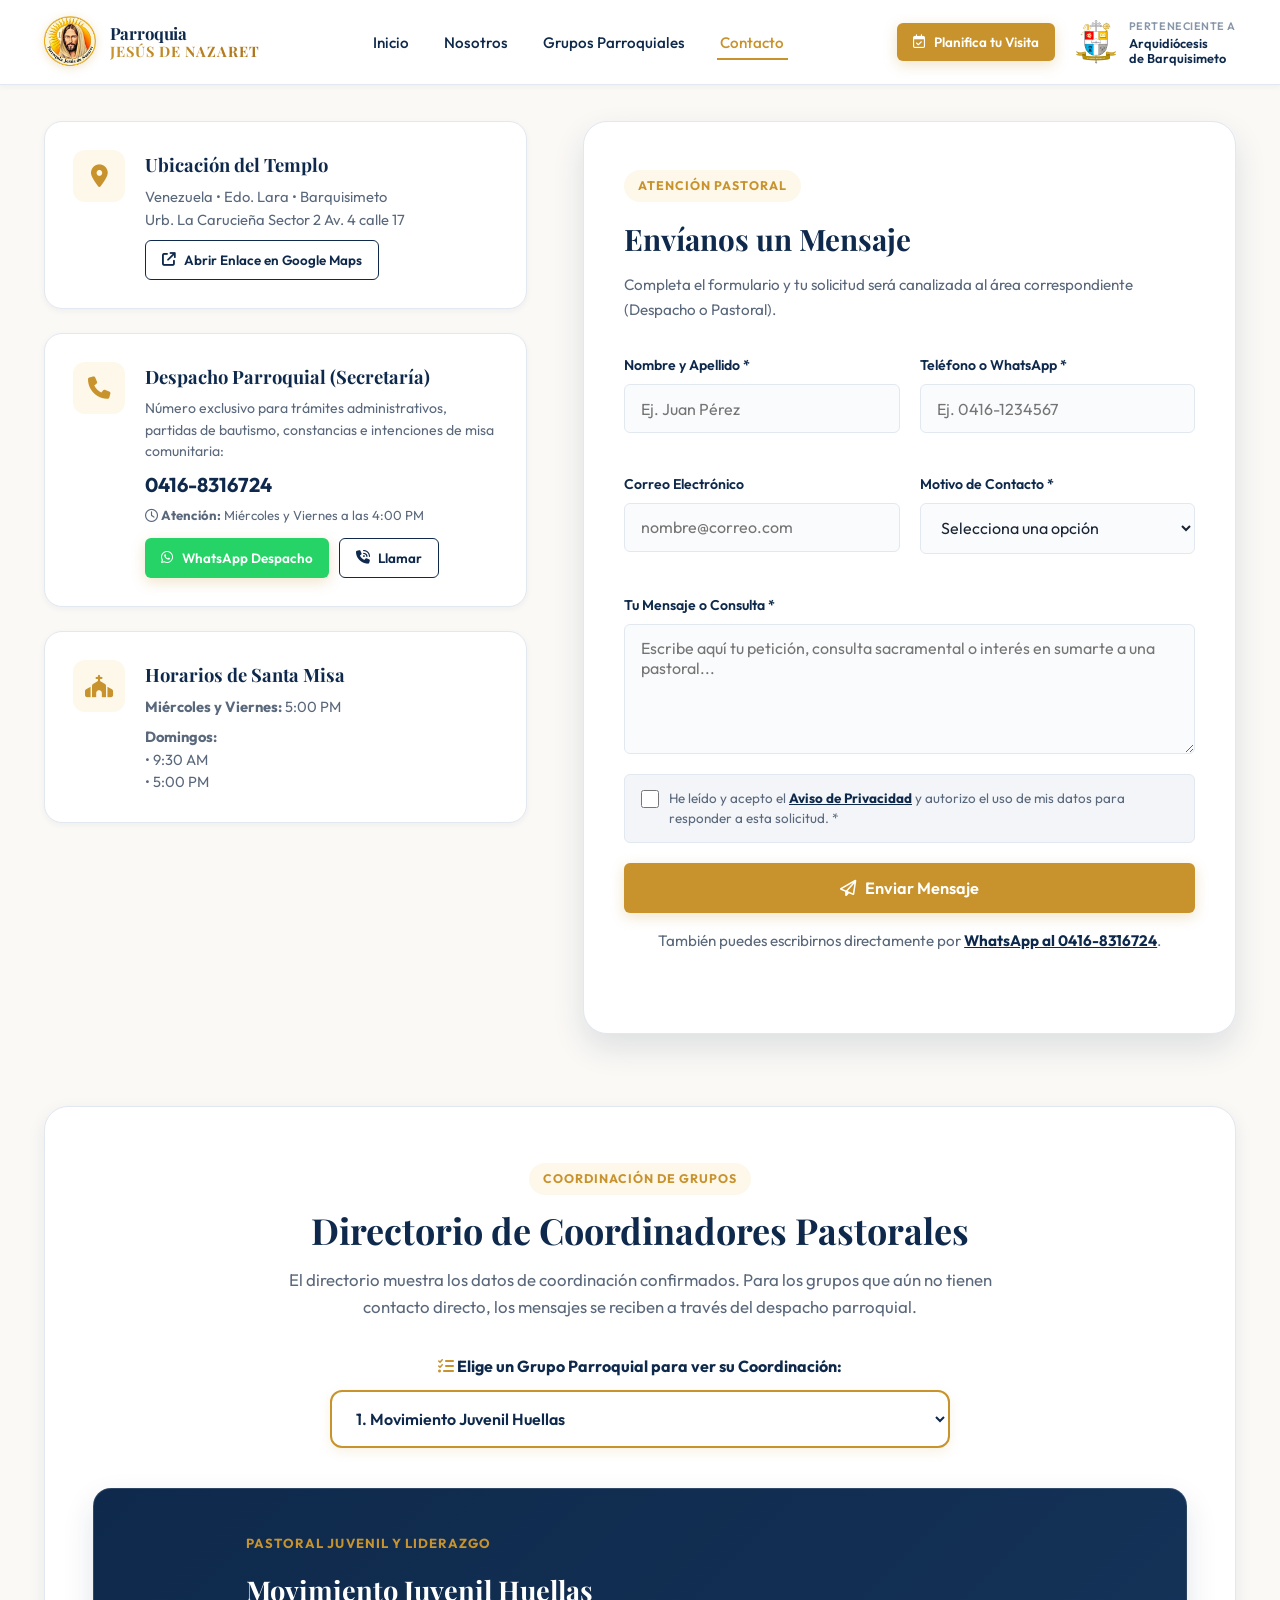
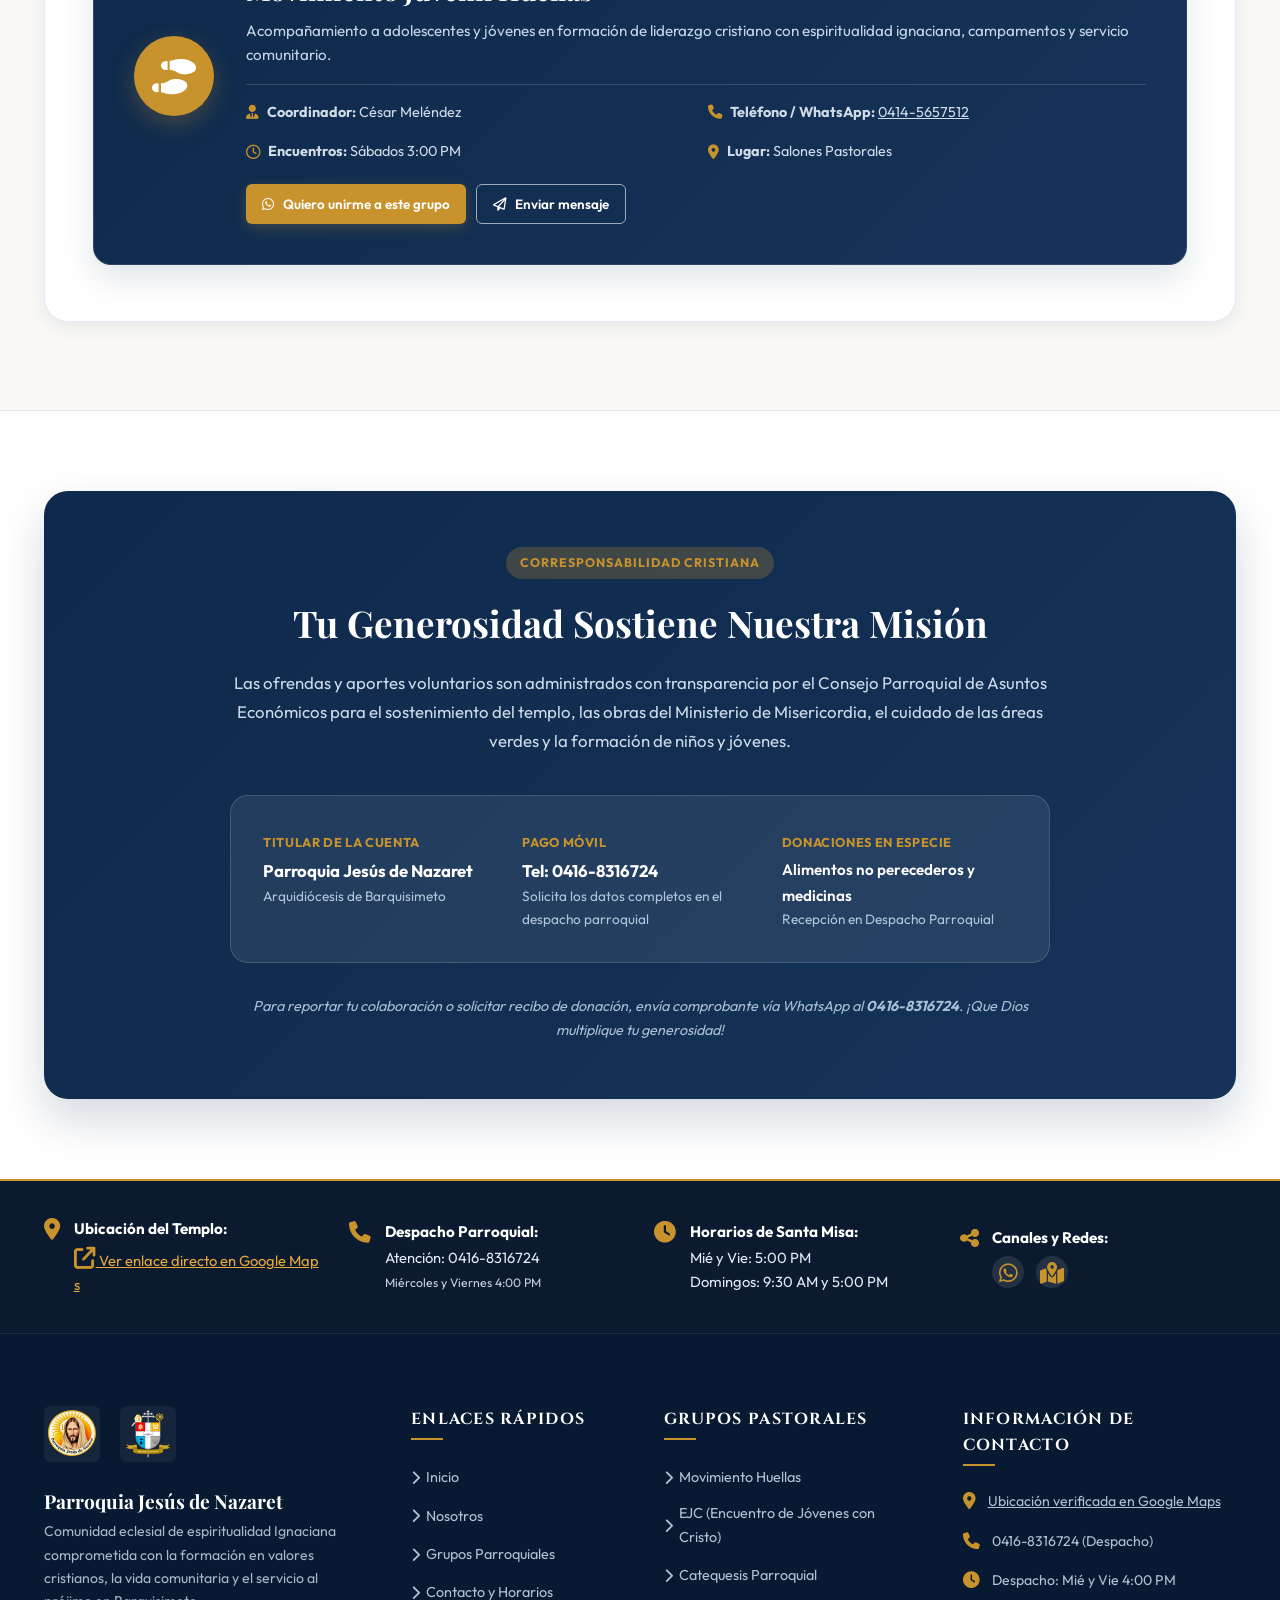
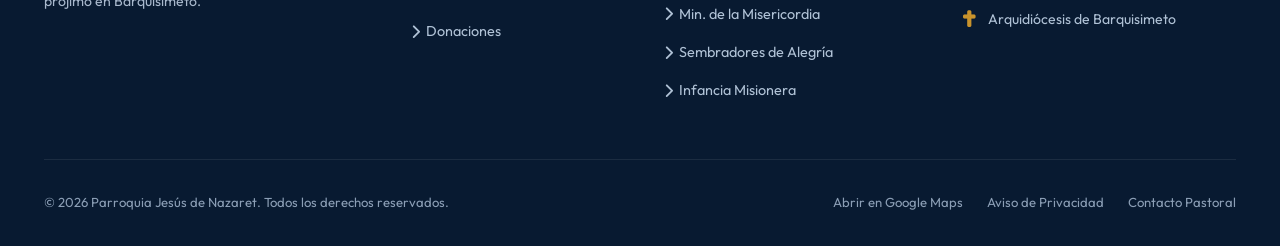
==== commit 7e4c2220: "Add files via upload" ====
--- a/contacto.html
+++ b/contacto.html
@@ -16,7 +16,7 @@
   <link rel="stylesheet" href="https://cdnjs.cloudflare.com/ajax/libs/font-awesome/6.5.1/css/all.min.css">
 
   <!-- Hoja de Estilos -->
-  <link rel="stylesheet" href="css/styles.css?v=20261114b">
+  <link rel="stylesheet" href="css/styles.css?v=20261114n">
 </head>
 <body>
 
@@ -29,8 +29,7 @@
       <a href="index.html" class="header-brand-parroquia" title="Ir a Inicio - Parroquia Jesús de Nazaret">
         <img src="assets/images/logo-parroquia.webp" alt="Emblema Dorado Parroquia Jesús de Nazaret" class="brand-logo-img" loading="eager">
         <div class="brand-text-block">
-          <span class="brand-title">Jesús de Nazaret</span>
-          <span class="brand-subtitle">Parroquia Católica</span>
+          <span class="brand-title"><span class="brand-linea">Parroquia</span><span class="brand-acento">Jesús de Nazaret</span></span>
         </div>
       </a>
 
@@ -40,7 +39,7 @@
           <div style="display: flex; align-items: center; gap: 0.75rem;">
             <img src="assets/images/logo-parroquia.webp" alt="Logo Parroquia">
             <div>
-              <strong style="color: var(--color-primary); font-size: 0.95rem; display: block;">Jesús de Nazaret</strong>
+              <strong style="color: var(--color-primary); font-size: 0.95rem; display: block;">Parroquia <span class="brand-acento">Jesús de Nazaret</span></strong>
               <span style="color: var(--color-secondary); font-size: 0.75rem; text-transform: uppercase;">Arquidiócesis de Barquisimeto</span>
             </div>
           </div>
@@ -422,6 +421,6 @@
   </footer>
 
   <!-- Scripts -->
-  <script src="js/main.js?v=20261114b"></script>
+  <script src="js/main.js?v=20261114n"></script>
 </body>
 </html>
--- a/css/styles.css
+++ b/css/styles.css
@@ -183,20 +183,65 @@
 
 .brand-title {
   font-family: var(--font-heading);
-  font-size: 1.18rem;
-  font-weight: 700;
-  color: var(--color-primary);
-  line-height: 1.15;
+  font-size: 1.05rem;
+  font-weight: 700;
+  color: var(--color-primary);
+  line-height: 1.14;
   letter-spacing: -0.01em;
-}
-
-.brand-subtitle {
-  font-size: 0.72rem;
-  font-weight: 600;
+  display: flex;
+  flex-direction: column;
+}
+
+/* Segunda línea: nombre en dorado, mayúsculas y con un brillo muy sutil */
+.brand-acento {
+  display: block;
+  font-family: var(--font-heading);
+  font-size: 0.86em;
+  letter-spacing: 0.07em;
+  text-transform: uppercase;
   color: var(--color-secondary);
-  text-transform: uppercase;
-  letter-spacing: 0.08em;
-  margin-top: 2px;
+}
+
+/* El brillo se aplica solo si el navegador permite recortar el fondo al texto */
+@supports ((background-clip: text) or (-webkit-background-clip: text)) {
+  .brand-acento {
+    background-image: linear-gradient(
+      100deg,
+      #ab741d 0%,
+      #c8932c 32%,
+      #e2b961 47%,
+      #f8e7b9 50%,
+      #e2b961 53%,
+      #c8932c 68%,
+      #ab741d 100%
+    );
+    background-size: 300% 100%;
+    background-position: 100% 0;
+    -webkit-background-clip: text;
+    background-clip: text;
+    -webkit-text-fill-color: transparent;
+    animation: brand-brillo 9s ease-in-out infinite;
+  }
+}
+
+@keyframes brand-brillo {
+  0%,
+  45% {
+    background-position: 100% 0;
+  }
+  85%,
+  100% {
+    background-position: 0% 0;
+  }
+}
+
+@media (prefers-reduced-motion: reduce) {
+  .brand-acento {
+    animation: none !important;
+    background-image: none;
+    -webkit-text-fill-color: currentColor;
+    color: var(--color-secondary);
+  }
 }
 
 /* Navegación Central */
@@ -253,8 +298,6 @@
   display: flex;
   align-items: center;
   gap: 0.65rem;
-  padding-left: 1rem;
-  border-left: 1px solid var(--color-border);
   text-decoration: none;
 }
 
@@ -652,6 +695,12 @@
   height: 400px;
   object-fit: cover;
   display: block;
+}
+
+/* Mosaico de San Ignacio: se muestra completo, sin recorte */
+.about-main-img-box img.about-img-portrait {
+  height: auto;
+  object-fit: contain;
 }
 
 .about-floating-card {
@@ -1940,6 +1989,19 @@
     grid-template-columns: 1fr;
     gap: 3rem;
   }
+
+  /* En una sola columna la imagen se limita en alto para no ocupar toda la pantalla */
+  .about-preview-media {
+    width: 100%;
+    max-width: 620px;
+    margin-inline: auto;
+  }
+
+  .about-main-img-box img.about-img-portrait {
+    height: 460px;
+    object-fit: cover;
+    object-position: center 20%;
+  }
   
   .events-giving-grid {
     grid-template-columns: 1fr;
@@ -1954,6 +2016,24 @@
   .footer-grid {
     grid-template-columns: 1fr 1fr;
     gap: 2.5rem;
+  }
+
+  /* El nombre completo de la parroquia requiere más espacio en la cabecera */
+  .brand-title {
+    font-size: 1rem;
+  }
+
+  .nav-menu {
+    gap: 1.15rem;
+  }
+
+  .nav-link {
+    font-size: 0.92rem;
+  }
+
+  .header-brand-arquidiocesis .btn,
+  .header-brand-arquidiocesis .d-none-mobile {
+    display: none !important;
   }
 }
 
@@ -1990,10 +2070,11 @@
   }
   
   .brand-title {
-    font-size: 1.05rem;
-    white-space: nowrap;
-    overflow: hidden;
-    text-overflow: ellipsis;
+    font-size: 1rem;
+    white-space: normal;
+    overflow: visible;
+    text-overflow: clip;
+    line-height: 1.15;
   }
   
   .header-brand-arquidiocesis {
@@ -2001,8 +2082,8 @@
   }
   
   .arquidiocesis-seal {
-    padding-left: 0.65rem;
-    border-left: 1px solid var(--color-border);
+    padding-left: 0;
+    border-left: 0;
   }
   
   .arquidiocesis-seal .arquidiocesis-info {
@@ -2141,12 +2222,9 @@
     padding-right: 0.75rem;
   }
   
-  .brand-text-block .brand-subtitle {
-    display: none;
-  }
-  
   .brand-title {
-    font-size: 0.95rem;
+    font-size: 0.82rem;
+    line-height: 1.2;
   }
   
   .header-brand-parroquia .brand-logo-img {
@@ -2618,3 +2696,21 @@
     line-height: 1.35;
   }
 }
+
+/* Mosaico de San Ignacio en móviles: proporción natural de la obra */
+@media (max-width: 580px) {
+  .about-main-img-box img.about-img-portrait {
+    height: auto;
+  }
+}
+
+/* Cabecera en pantallas muy estrechas: el nombre completo debe caber en una línea */
+@media (max-width: 360px) {
+  .brand-title {
+    font-size: 0.76rem;
+  }
+
+  .header-brand-parroquia {
+    gap: 0.5rem;
+  }
+}
